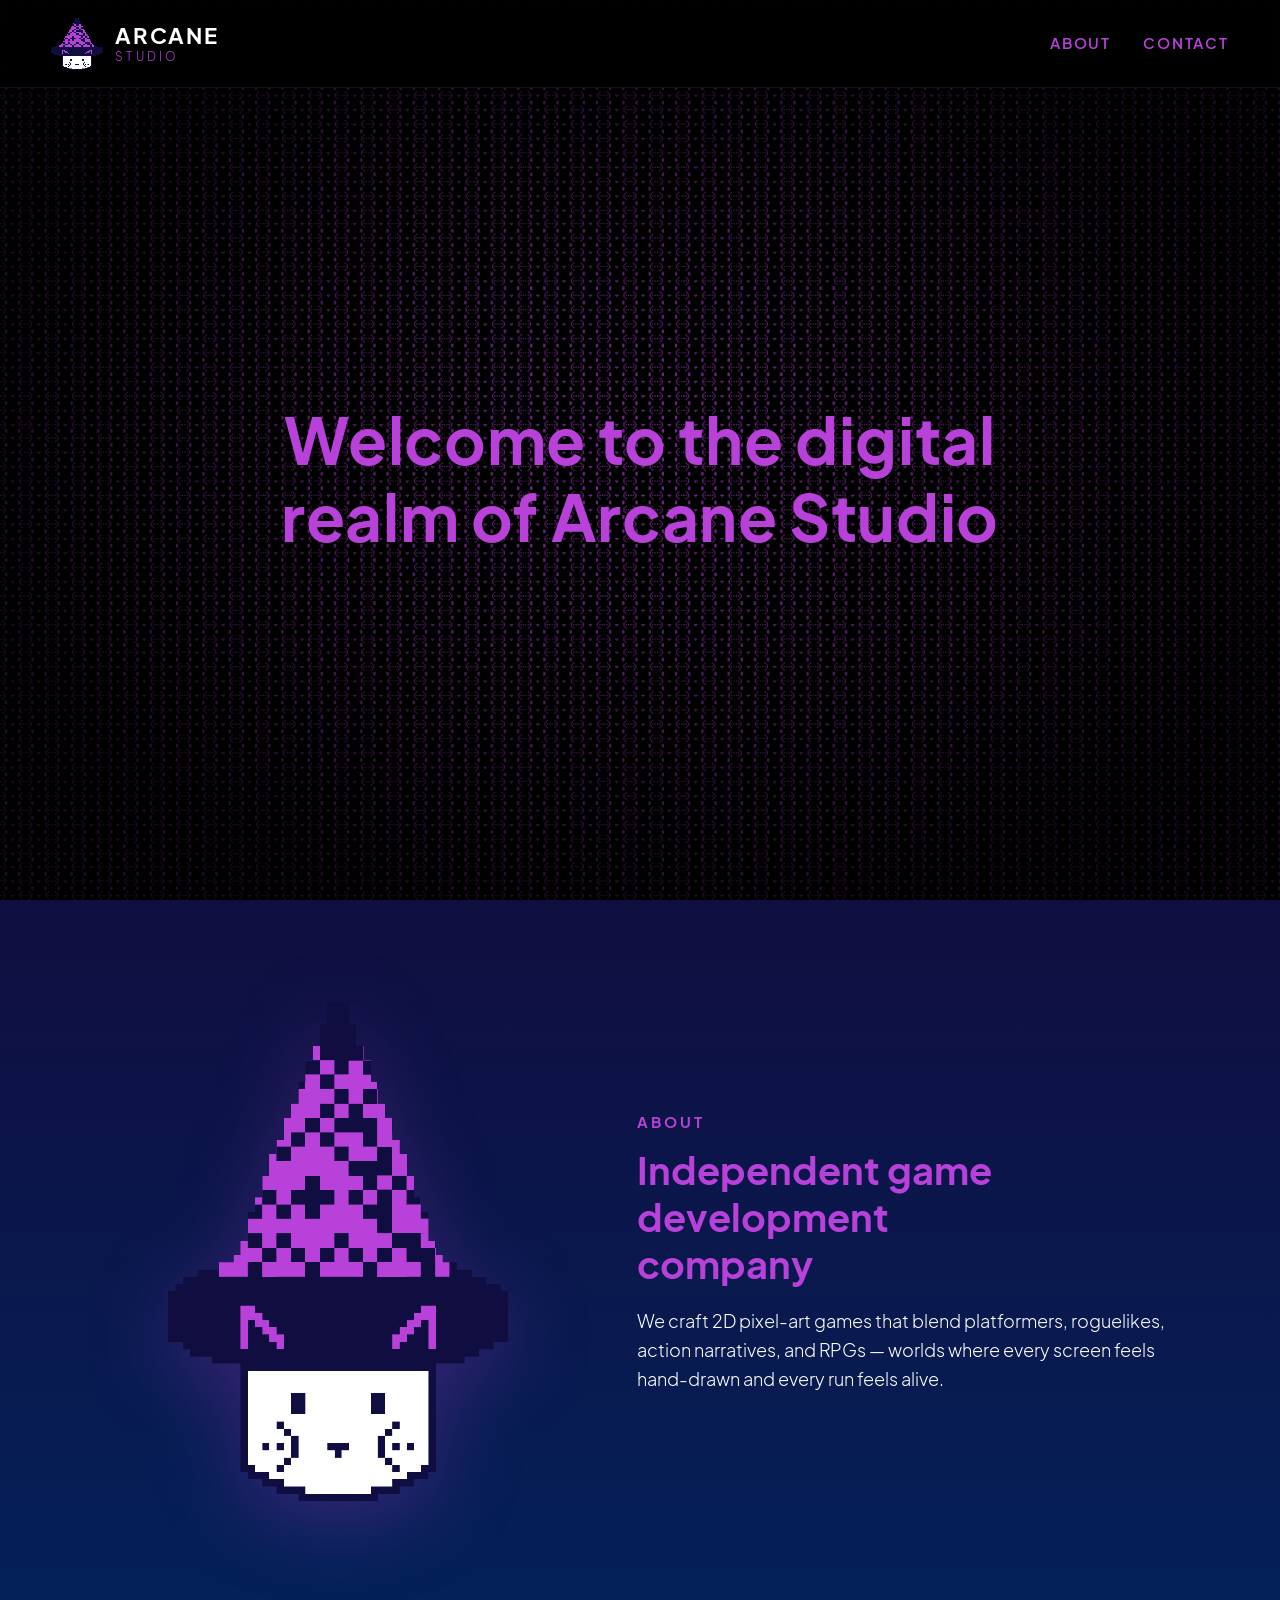
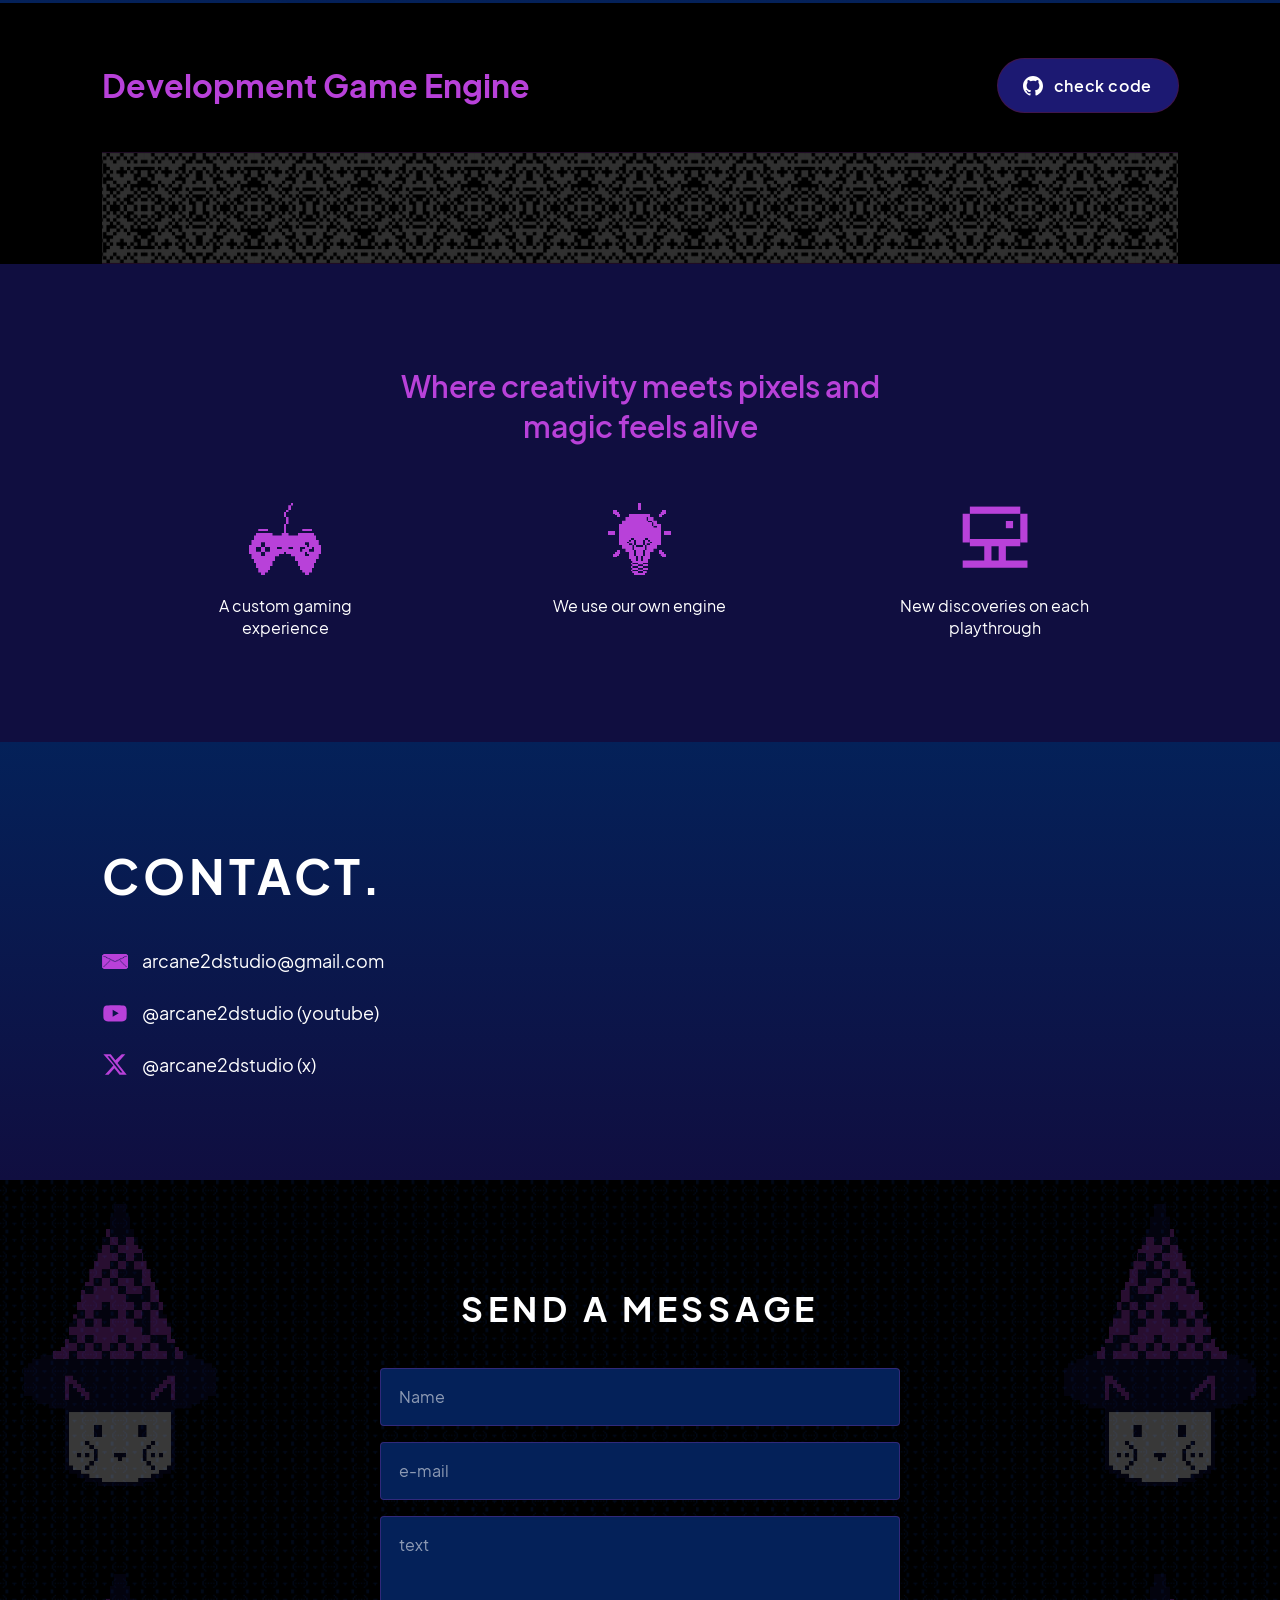
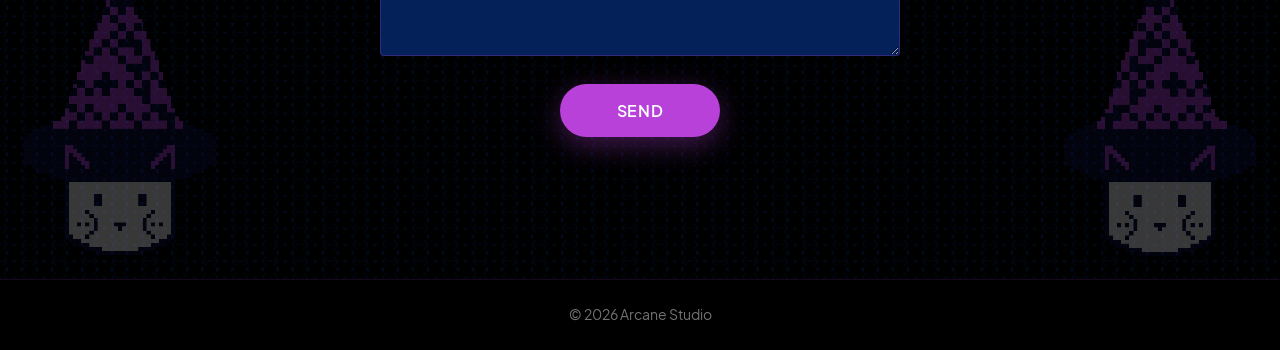
==== index.html @ db1aeb35 "initial commit" ====
<!DOCTYPE html>
<html lang="en">
  <head>
    <meta charset="UTF-8" />
    <meta name="viewport" content="width=device-width, initial-scale=1.0" />
    <meta
      name="description"
      content="Arcane Studio — independent game development studio crafting 2D pixel-art worlds."
    />
    <title>Arcane Studio</title>
    <link rel="icon" type="image/png" href="assets/logos/symbol-official.png" />
    <link rel="stylesheet" href="css/styles.css" />
  </head>
  <body>
    <header class="site-header">
      <a class="logo" href="#top" aria-label="Arcane Studio home">
        <img src="assets/logos/symbol-official.png" alt="" width="52" height="52" />
        <span class="logo-text">
          <span class="brand">ARCANE</span>
          <span class="studio">STUDIO</span>
        </span>
      </a>
      <nav class="nav" aria-label="Primary">
        <a href="#about">ABOUT</a>
        <a href="#contact">CONTACT</a>
      </nav>
    </header>

    <main id="top">
      <section class="hero" aria-label="Welcome">
        <div class="hero-content">
          <h1 class="hero-title">Welcome to the digital realm of Arcane Studio</h1>
        </div>
      </section>

      <section class="about" id="about">
        <div class="about-visual reveal">
          <img
            src="assets/logos/symbol-official.png"
            alt="Arcane Studio mascot — a pixel cat in a wizard hat"
            width="340"
            height="340"
          />
        </div>
        <div class="about-copy reveal">
          <p class="about-label">ABOUT</p>
          <h2 class="about-title">Independent game development company</h2>
          <p class="about-body">
            We craft 2D pixel-art games that blend platformers, roguelikes, action
            narratives, and RPGs — worlds where every screen feels hand-drawn and
            every run feels alive.
          </p>
        </div>
      </section>

      <section class="engine" aria-label="Game engine">
        <div class="engine-row reveal">
          <h2 class="engine-title">Development Game Engine</h2>
          <a
            class="btn btn-engine"
            href="https://github.com/arcane2dstudio"
            target="_blank"
            rel="noopener noreferrer"
          >
            <img src="assets/icons/github.svg" alt="" width="20" height="20" />
            check code
          </a>
        </div>
        <div class="engine-band" role="presentation" aria-hidden="true"></div>
      </section>

      <section class="features" aria-label="Studio pillars">
        <p class="features-intro reveal">
          Where creativity meets pixels and magic feels alive
        </p>
        <div class="features-grid">
          <article class="feature reveal">
            <img src="assets/icons/controller.png" alt="" width="72" height="72" />
            <p>A custom gaming experience</p>
          </article>
          <article class="feature reveal">
            <img src="assets/icons/idea.png" alt="" width="72" height="72" />
            <p>We use our own engine</p>
          </article>
          <article class="feature reveal">
            <img src="assets/icons/computer.svg" alt="" width="72" height="72" />
            <p>New discoveries on each playthrough</p>
          </article>
        </div>
      </section>

      <section class="contact" id="contact">
        <h2 class="contact-heading reveal">CONTACT.</h2>
        <ul class="contact-list reveal">
          <li>
            <a href="mailto:arcane2dstudio@gmail.com">
              <img src="assets/icons/email.png" alt="" width="26" height="26" />
              arcane2dstudio@gmail.com
            </a>
          </li>
          <li>
            <a
              href="https://www.youtube.com/@arcane2dstudio"
              target="_blank"
              rel="noopener noreferrer"
            >
              <img src="assets/icons/youtube.svg" alt="" width="26" height="26" />
              @arcane2dstudio (youtube)
            </a>
          </li>
          <li>
            <a
              href="https://x.com/arcane2dstudio"
              target="_blank"
              rel="noopener noreferrer"
            >
              <img src="assets/icons/x.svg" alt="" width="26" height="26" />
              @arcane2dstudio (x)
            </a>
          </li>
        </ul>
      </section>

      <section class="message" aria-label="Send a message">
        <img
          class="message-mascot tl"
          src="assets/logos/symbol-official.png"
          alt=""
          aria-hidden="true"
        />
        <img
          class="message-mascot tr"
          src="assets/logos/symbol-official.png"
          alt=""
          aria-hidden="true"
        />
        <img
          class="message-mascot bl"
          src="assets/logos/symbol-official.png"
          alt=""
          aria-hidden="true"
        />
        <img
          class="message-mascot br"
          src="assets/logos/symbol-official.png"
          alt=""
          aria-hidden="true"
        />
        <div class="message-inner reveal">
          <h2 class="message-title">SEND A MESSAGE</h2>
          <form class="form" id="contact-form" novalidate>
            <label class="visually-hidden" for="name">Name</label>
            <input id="name" name="name" type="text" placeholder="Name" required autocomplete="name" />
            <label class="visually-hidden" for="email">e-mail</label>
            <input
              id="email"
              name="email"
              type="email"
              placeholder="e-mail"
              required
              autocomplete="email"
            />
            <label class="visually-hidden" for="text">text</label>
            <textarea id="text" name="text" placeholder="text" required></textarea>
            <button class="btn btn-send" type="submit">SEND</button>
            <p class="form-status" id="form-status" role="status" aria-live="polite"></p>
          </form>
        </div>
      </section>
    </main>

    <footer class="site-footer">
      <p>&copy; <span id="year"></span> Arcane Studio</p>
    </footer>

    <style>
      .visually-hidden {
        position: absolute;
        width: 1px;
        height: 1px;
        padding: 0;
        margin: -1px;
        overflow: hidden;
        clip: rect(0, 0, 0, 0);
        white-space: nowrap;
        border: 0;
      }
    </style>
    <script src="js/main.js"></script>
  </body>
</html>
---- css/styles.css ----
@font-face {
  font-family: "Pitagon Sans";
  src: url("../assets/fonts/PitagonSansText-Light.ttf") format("truetype");
  font-weight: 300;
  font-style: normal;
  font-display: swap;
}

@font-face {
  font-family: "Pitagon Sans";
  src: url("../assets/fonts/PitagonSansText-Regular.ttf") format("truetype");
  font-weight: 400;
  font-style: normal;
  font-display: swap;
}

@font-face {
  font-family: "Pitagon Sans";
  src: url("../assets/fonts/PitagonSansText-Medium.ttf") format("truetype");
  font-weight: 500;
  font-style: normal;
  font-display: swap;
}

@font-face {
  font-family: "Pitagon Sans";
  src: url("../assets/fonts/PitagonSansText-SemiBold.ttf") format("truetype");
  font-weight: 600;
  font-style: normal;
  font-display: swap;
}

@font-face {
  font-family: "Pitagon Sans";
  src: url("../assets/fonts/PitagonSansText-Bold.ttf") format("truetype");
  font-weight: 700;
  font-style: normal;
  font-display: swap;
}

:root {
  --steel-pink: #b841d9;
  --penn-blue: #042159;
  --midnight-blue: #1c1972;
  --russian-violet: #100e40;
  --jet: #393939;
  --white: #ffffff;
  --black: #000000;
  --header-h: 5.5rem;
}

*,
*::before,
*::after {
  box-sizing: border-box;
  margin: 0;
  padding: 0;
}

html {
  scroll-behavior: smooth;
}

#about,
#contact {
  scroll-margin-top: calc(var(--header-h) + 1rem);
}

body {
  font-family: "Pitagon Sans", "Segoe UI", sans-serif;
  background: var(--black);
  color: var(--white);
  line-height: 1.6;
  overflow-x: hidden;
}

img {
  display: block;
  max-width: 100%;
  height: auto;
}

a {
  color: inherit;
  text-decoration: none;
}

button,
input,
textarea {
  font: inherit;
  color: inherit;
  border: none;
  outline: none;
  background: none;
}

.site-header {
  position: fixed;
  inset: 0 0 auto;
  z-index: 100;
  display: flex;
  align-items: center;
  justify-content: space-between;
  padding: 1rem 4vw;
  height: var(--header-h);
  background: rgba(0, 0, 0, 0.88);
  backdrop-filter: blur(8px);
  border-bottom: 1px solid rgba(184, 65, 217, 0.15);
}

.logo {
  display: inline-flex;
  align-items: center;
  gap: 0.75rem;
}

.logo img {
  width: 3.25rem;
  height: 3.25rem;
  image-rendering: pixelated;
}

.logo-text {
  display: flex;
  flex-direction: column;
  line-height: 1;
}

.logo-text .brand {
  font-family: "Pitagon Sans", sans-serif;
  font-size: 1.35rem;
  font-weight: 700;
  letter-spacing: 0.08em;
  color: var(--white);
}

.logo-text .studio {
  font-size: 0.72rem;
  font-weight: 300;
  letter-spacing: 0.28em;
  color: var(--steel-pink);
  margin-top: 0.25rem;
}

.nav {
  display: flex;
  gap: 2rem;
}

.nav a {
  color: var(--steel-pink);
  font-weight: 600;
  font-size: 0.95rem;
  letter-spacing: 0.12em;
  transition: color 0.25s ease, text-shadow 0.25s ease;
}

.nav a:hover {
  color: var(--white);
  text-shadow: 0 0 18px rgba(184, 65, 217, 0.55);
}

.hero {
  min-height: 100vh;
  display: grid;
  place-items: center;
  padding: calc(var(--header-h) + 2rem) 1.5rem 4rem;
  background-color: var(--black);
  background-image: url("../assets/patterns/pattern-cat-purple.png");
  background-size: 420px auto;
  background-repeat: repeat;
  position: relative;
}

.hero::before {
  content: "";
  position: absolute;
  inset: 0;
  background: radial-gradient(ellipse at center, rgba(0, 0, 0, 0.35) 0%, rgba(0, 0, 0, 0.82) 75%);
  pointer-events: none;
}

.hero-content {
  position: relative;
  z-index: 1;
  text-align: center;
  max-width: min(900px, 92vw);
}

.hero-title {
  font-family: "Pitagon Sans", sans-serif;
  font-size: clamp(2.2rem, 5.2vw, 4rem);
  font-weight: 700;
  line-height: 1.2;
  color: var(--steel-pink);
  letter-spacing: 0.01em;
  animation: heroIn 1.1s ease both;
}

@keyframes heroIn {
  from {
    opacity: 0;
    transform: translateY(28px) scale(0.98);
  }
  to {
    opacity: 1;
    transform: translateY(0) scale(1);
  }
}

.about {
  display: grid;
  grid-template-columns: minmax(0, 1fr) minmax(0, 1.15fr);
  gap: clamp(2rem, 5vw, 5rem);
  align-items: center;
  padding: clamp(4rem, 8vw, 7rem) 8vw;
  background: linear-gradient(180deg, var(--russian-violet) 0%, var(--penn-blue) 100%);
}

.about-visual {
  display: flex;
  justify-content: center;
}

.about-visual img {
  width: min(100%, 340px);
  image-rendering: pixelated;
  filter: drop-shadow(0 20px 40px rgba(184, 65, 217, 0.25));
  animation: floaty 5s ease-in-out infinite;
}

@keyframes floaty {
  0%,
  100% {
    transform: translateY(0);
  }
  50% {
    transform: translateY(-12px);
  }
}

.about-label {
  color: var(--steel-pink);
  font-weight: 700;
  letter-spacing: 0.2em;
  font-size: 0.95rem;
  margin-bottom: 0.75rem;
}

.about-title {
  color: var(--steel-pink);
  font-size: clamp(1.6rem, 3vw, 2.35rem);
  font-weight: 700;
  line-height: 1.25;
  margin-bottom: 1.25rem;
  max-width: 16ch;
}

.about-body {
  color: var(--white);
  font-size: clamp(1rem, 1.4vw, 1.15rem);
  font-weight: 300;
  max-width: 42ch;
}

.engine {
  padding: 3.5rem 8vw 0;
  background: var(--black);
}

.engine-row {
  display: flex;
  align-items: center;
  justify-content: space-between;
  gap: 1.5rem;
  flex-wrap: wrap;
  margin-bottom: 2.5rem;
}

.engine-title {
  color: var(--steel-pink);
  font-size: clamp(1.4rem, 2.5vw, 2rem);
  font-weight: 700;
}

.btn {
  display: inline-flex;
  align-items: center;
  justify-content: center;
  gap: 0.65rem;
  border-radius: 999px;
  padding: 0.85rem 1.6rem;
  font-weight: 600;
  letter-spacing: 0.04em;
  transition: transform 0.2s ease, box-shadow 0.2s ease, background 0.2s ease;
  cursor: pointer;
}

.btn:hover {
  transform: translateY(-2px);
}

.btn-engine {
  background: var(--midnight-blue);
  color: var(--white);
  box-shadow: 0 0 0 1px rgba(184, 65, 217, 0.35);
}

.btn-engine:hover {
  background: var(--steel-pink);
  box-shadow: 0 10px 30px rgba(184, 65, 217, 0.35);
}

.btn-engine img {
  width: 1.25rem;
  height: 1.25rem;
}

.engine-band {
  height: clamp(4.5rem, 10vw, 7rem);
  background-image: url("../assets/patterns/mesh-pixel.png");
  background-size: auto 100%;
  background-repeat: repeat-x;
  background-position: center;
  opacity: 0.85;
  border-top: 1px solid rgba(184, 65, 217, 0.2);
  border-bottom: 1px solid rgba(184, 65, 217, 0.2);
}

.features {
  padding: clamp(4rem, 8vw, 6.5rem) 8vw;
  background: var(--russian-violet);
  text-align: center;
}

.features-intro {
  color: var(--steel-pink);
  font-size: clamp(1.25rem, 2.4vw, 1.85rem);
  font-weight: 600;
  max-width: 24ch;
  margin: 0 auto 3.5rem;
  line-height: 1.35;
}

.features-grid {
  display: grid;
  grid-template-columns: repeat(3, minmax(0, 1fr));
  gap: clamp(2rem, 5vw, 4rem);
  max-width: 1000px;
  margin: 0 auto;
}

.feature {
  display: flex;
  flex-direction: column;
  align-items: center;
  gap: 1.25rem;
}

.feature img {
  width: 4.5rem;
  height: 4.5rem;
  object-fit: contain;
  image-rendering: pixelated;
  transition: transform 0.35s ease;
}

.feature:hover img {
  transform: scale(1.08) rotate(-3deg);
}

.feature p {
  color: var(--white);
  font-size: 1rem;
  font-weight: 400;
  max-width: 16ch;
  line-height: 1.4;
}

.contact {
  padding: clamp(4rem, 8vw, 6rem) 8vw;
  background: linear-gradient(180deg, var(--penn-blue) 0%, var(--russian-violet) 100%);
}

.contact-heading {
  font-size: clamp(2rem, 4vw, 3rem);
  font-weight: 700;
  letter-spacing: 0.08em;
  margin-bottom: 2rem;
  color: var(--white);
}

.contact-list {
  list-style: none;
  display: flex;
  flex-direction: column;
  gap: 1.1rem;
}

.contact-list a {
  display: inline-flex;
  align-items: center;
  gap: 0.9rem;
  color: var(--white);
  font-size: clamp(1rem, 1.5vw, 1.15rem);
  transition: color 0.2s ease;
}

.contact-list a:hover {
  color: var(--steel-pink);
}

.contact-list img {
  width: 1.6rem;
  height: 1.6rem;
  object-fit: contain;
  flex-shrink: 0;
}

.message {
  position: relative;
  padding: clamp(4rem, 8vw, 6.5rem) 8vw;
  background-color: var(--black);
  background-image: url("../assets/patterns/pattern-cat-blue.png");
  background-size: 480px auto;
  background-repeat: repeat;
  overflow: hidden;
}

.message::before {
  content: "";
  position: absolute;
  inset: 0;
  background: rgba(0, 0, 0, 0.72);
}

.message-mascot {
  position: absolute;
  width: clamp(7rem, 16vw, 12rem);
  opacity: 0.22;
  image-rendering: pixelated;
  pointer-events: none;
  z-index: 0;
}

.message-mascot.tl {
  top: 1.5rem;
  left: 1.5rem;
}

.message-mascot.tr {
  top: 1.5rem;
  right: 1.5rem;
  transform: scaleX(-1);
}

.message-mascot.bl {
  bottom: 1.5rem;
  left: 1.5rem;
}

.message-mascot.br {
  bottom: 1.5rem;
  right: 1.5rem;
  transform: scaleX(-1);
}

.message-inner {
  position: relative;
  z-index: 1;
  max-width: 520px;
  margin: 0 auto;
}

.message-title {
  text-align: center;
  font-size: clamp(1.5rem, 3vw, 2.1rem);
  font-weight: 700;
  letter-spacing: 0.14em;
  margin-bottom: 2rem;
}

.form {
  display: flex;
  flex-direction: column;
  gap: 1rem;
}

.form input,
.form textarea {
  width: 100%;
  background: var(--penn-blue);
  border: 1px solid rgba(184, 65, 217, 0.25);
  border-radius: 4px;
  padding: 0.95rem 1.1rem;
  color: var(--white);
  transition: border-color 0.2s ease, box-shadow 0.2s ease;
}

.form input::placeholder,
.form textarea::placeholder {
  color: rgba(255, 255, 255, 0.55);
}

.form input:focus,
.form textarea:focus {
  border-color: var(--steel-pink);
  box-shadow: 0 0 0 3px rgba(184, 65, 217, 0.2);
}

.form textarea {
  min-height: 140px;
  resize: vertical;
}

.btn-send {
  align-self: center;
  margin-top: 0.75rem;
  min-width: 10rem;
  background: var(--steel-pink);
  color: var(--white);
  box-shadow: 0 8px 28px rgba(184, 65, 217, 0.35);
}

.btn-send:hover {
  background: #c85ee6;
  box-shadow: 0 12px 36px rgba(184, 65, 217, 0.5);
}

.form-status {
  text-align: center;
  min-height: 1.5rem;
  font-size: 0.95rem;
  color: var(--steel-pink);
  opacity: 0;
  transition: opacity 0.3s ease;
}

.form-status.is-visible {
  opacity: 1;
}

.site-footer {
  padding: 1.5rem 8vw;
  text-align: center;
  background: var(--black);
  color: rgba(255, 255, 255, 0.45);
  font-size: 0.85rem;
  border-top: 1px solid rgba(184, 65, 217, 0.12);
}

.reveal {
  opacity: 0;
  transform: translateY(24px);
  transition: opacity 0.7s ease, transform 0.7s ease;
}

.reveal.is-visible {
  opacity: 1;
  transform: translateY(0);
}

@media (max-width: 860px) {
  .about {
    grid-template-columns: 1fr;
    text-align: center;
  }

  .about-title,
  .about-body {
    margin-left: auto;
    margin-right: auto;
  }

  .about-visual img {
    width: min(100%, 260px);
  }

  .features-grid {
    grid-template-columns: 1fr;
    gap: 2.5rem;
  }

  .engine-row {
    flex-direction: column;
    align-items: flex-start;
  }

  .message-mascot {
    opacity: 0.12;
  }
}

@media (max-width: 560px) {
  .site-header {
    padding: 0.85rem 5vw;
  }

  .logo img {
    width: 2.6rem;
    height: 2.6rem;
  }

  .logo-text .brand {
    font-size: 1.1rem;
  }

  .nav {
    gap: 1.1rem;
  }

  .nav a {
    font-size: 0.8rem;
  }

  .hero-content {
    max-width: min(900px, 92vw);
  }

  .message-mascot.tl,
  .message-mascot.tr {
    display: none;
  }
}
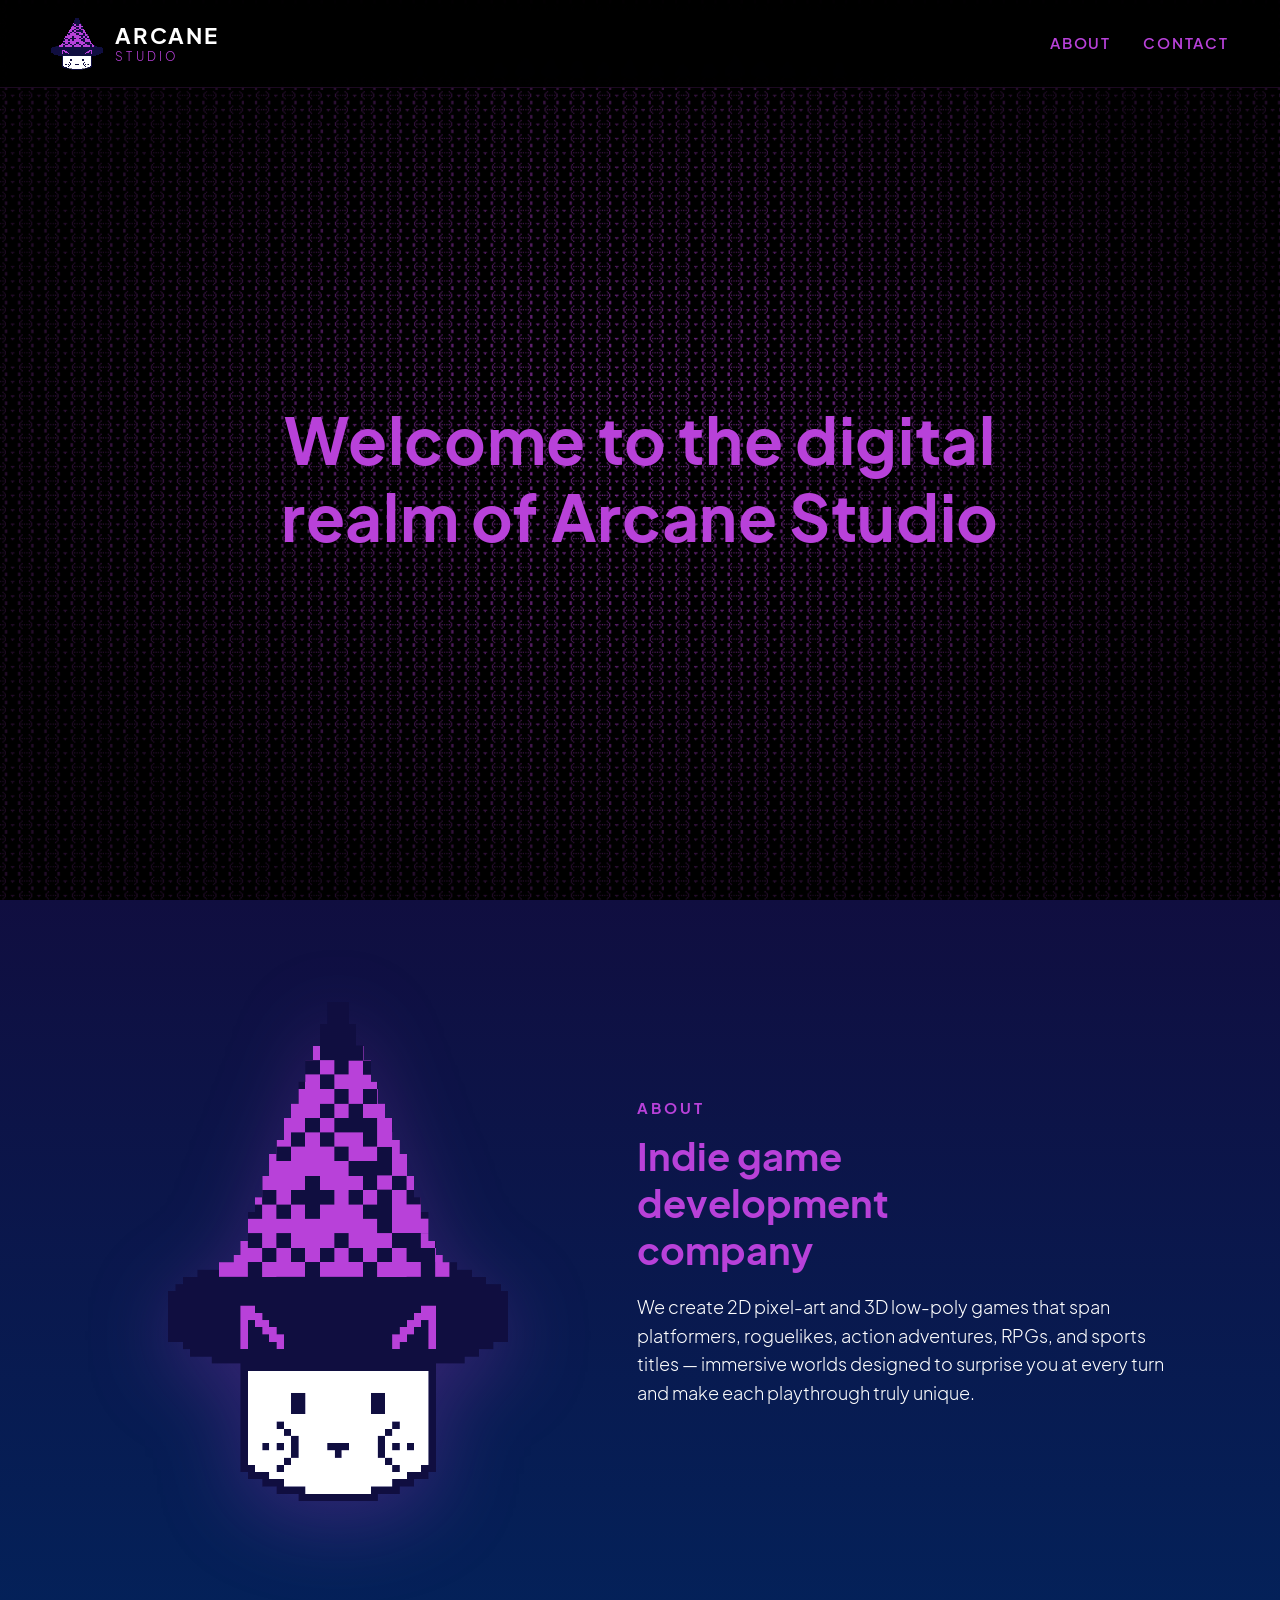
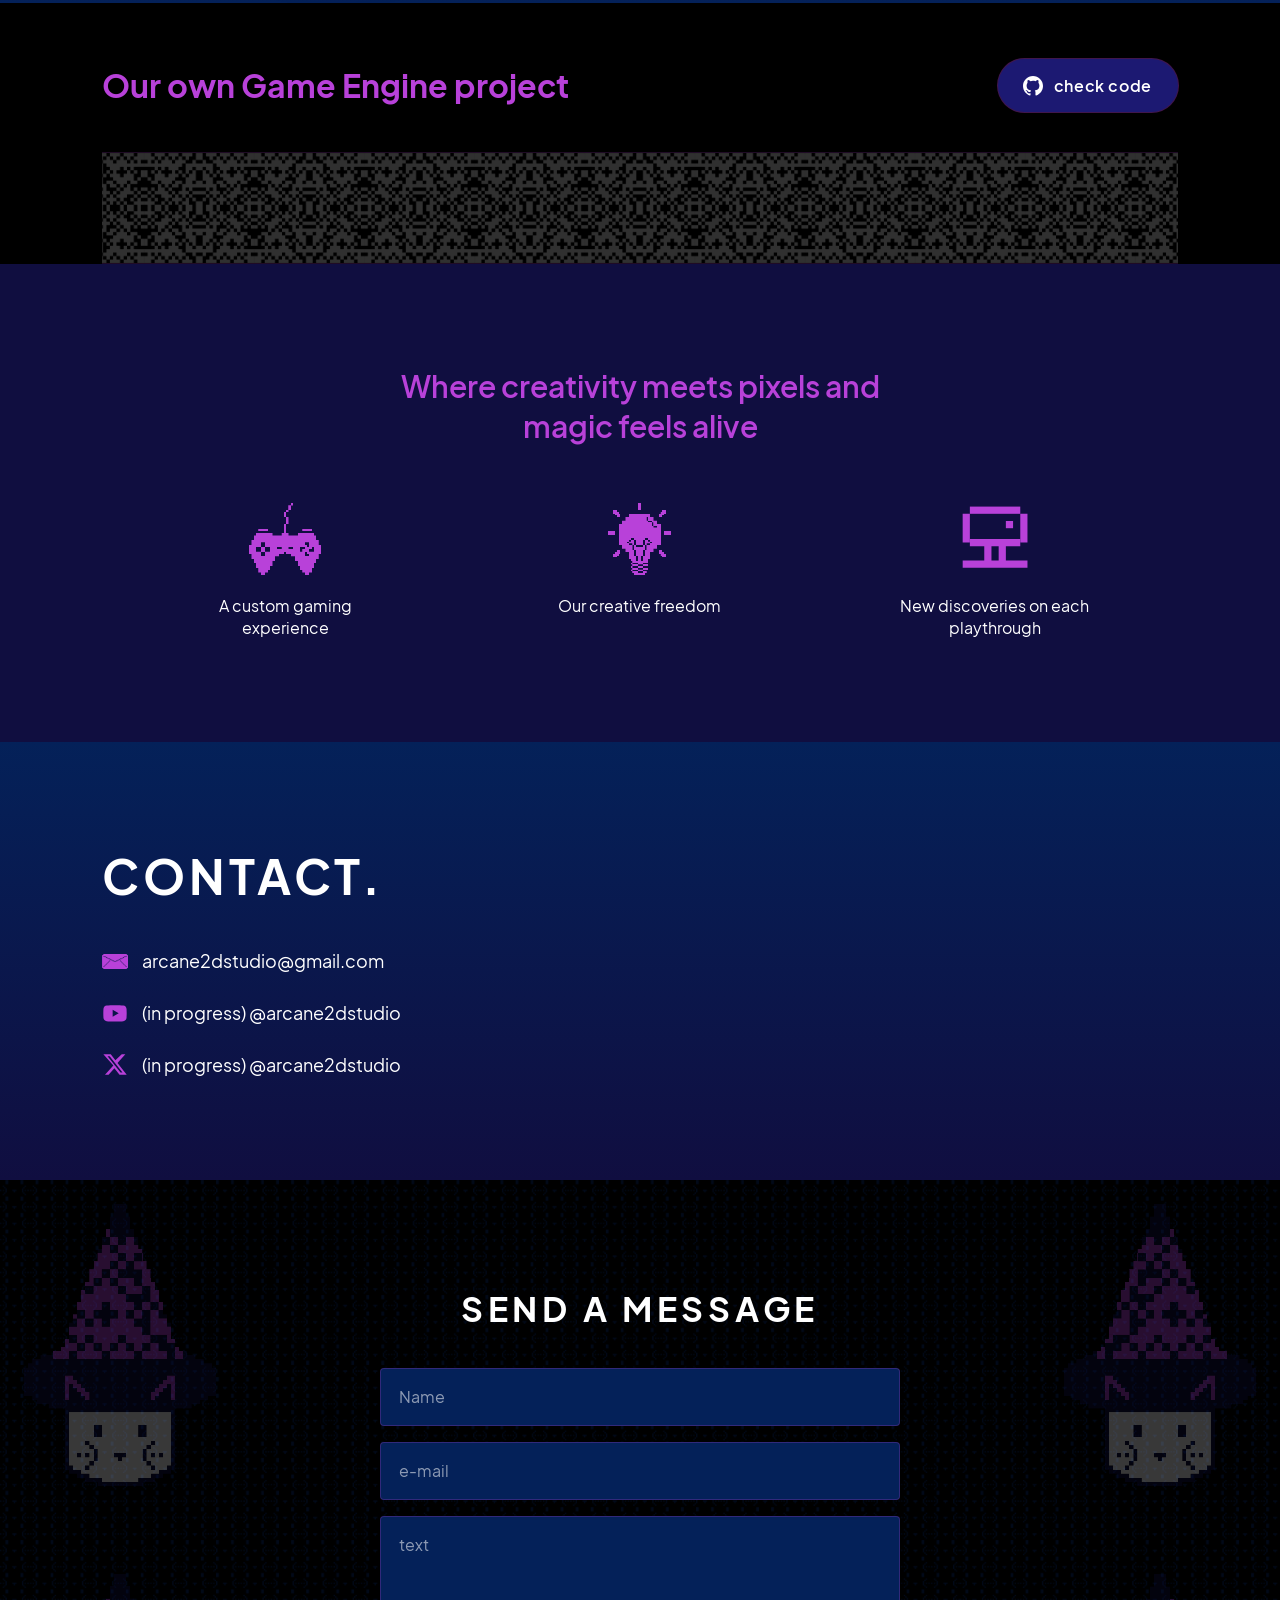
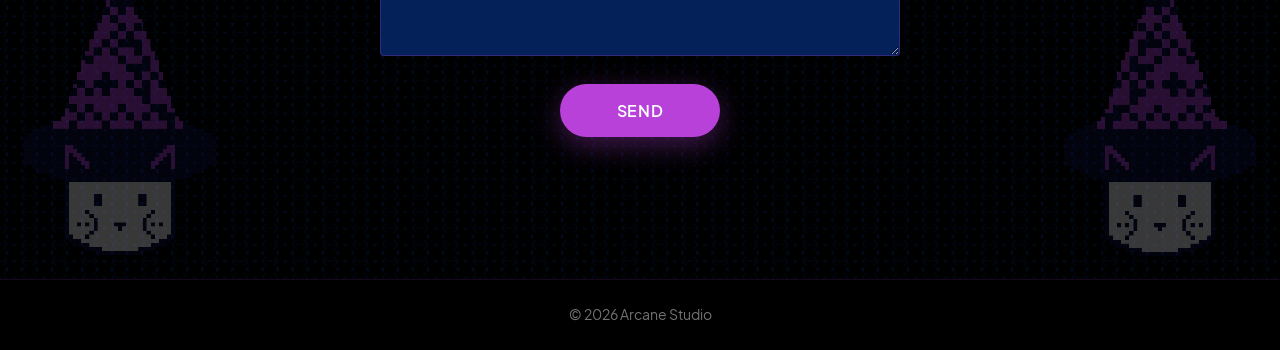
==== commit 5addd50d: "text changes" ====
--- a/index.html
+++ b/index.html
@@ -5,7 +5,7 @@
     <meta name="viewport" content="width=device-width, initial-scale=1.0" />
     <meta
       name="description"
-      content="Arcane Studio — independent game development studio crafting 2D pixel-art worlds."
+      content="Arcane Studio — indie game development studio crafting 2D pixel-art worlds."
     />
     <title>Arcane Studio</title>
     <link rel="icon" type="image/png" href="assets/logos/symbol-official.png" />
@@ -44,18 +44,16 @@
         </div>
         <div class="about-copy reveal">
           <p class="about-label">ABOUT</p>
-          <h2 class="about-title">Independent game development company</h2>
+          <h2 class="about-title">Indie game development company</h2>
           <p class="about-body">
-            We craft 2D pixel-art games that blend platformers, roguelikes, action
-            narratives, and RPGs — worlds where every screen feels hand-drawn and
-            every run feels alive.
+            We create 2D pixel-art and 3D low-poly games that span platformers, roguelikes, action adventures, RPGs, and sports titles — immersive worlds designed to surprise you at every turn and make each playthrough truly unique.
           </p>
         </div>
       </section>
 
       <section class="engine" aria-label="Game engine">
         <div class="engine-row reveal">
-          <h2 class="engine-title">Development Game Engine</h2>
+          <h2 class="engine-title">Our own Game Engine project</h2>
           <a
             class="btn btn-engine"
             href="https://github.com/arcane2dstudio"
@@ -80,7 +78,7 @@
           </article>
           <article class="feature reveal">
             <img src="assets/icons/idea.png" alt="" width="72" height="72" />
-            <p>We use our own engine</p>
+            <p>Our creative freedom</p>
           </article>
           <article class="feature reveal">
             <img src="assets/icons/computer.svg" alt="" width="72" height="72" />
@@ -105,7 +103,7 @@
               rel="noopener noreferrer"
             >
               <img src="assets/icons/youtube.svg" alt="" width="26" height="26" />
-              @arcane2dstudio (youtube)
+              (in progress) @arcane2dstudio
             </a>
           </li>
           <li>
@@ -115,7 +113,7 @@
               rel="noopener noreferrer"
             >
               <img src="assets/icons/x.svg" alt="" width="26" height="26" />
-              @arcane2dstudio (x)
+              (in progress) @arcane2dstudio
             </a>
           </li>
         </ul>
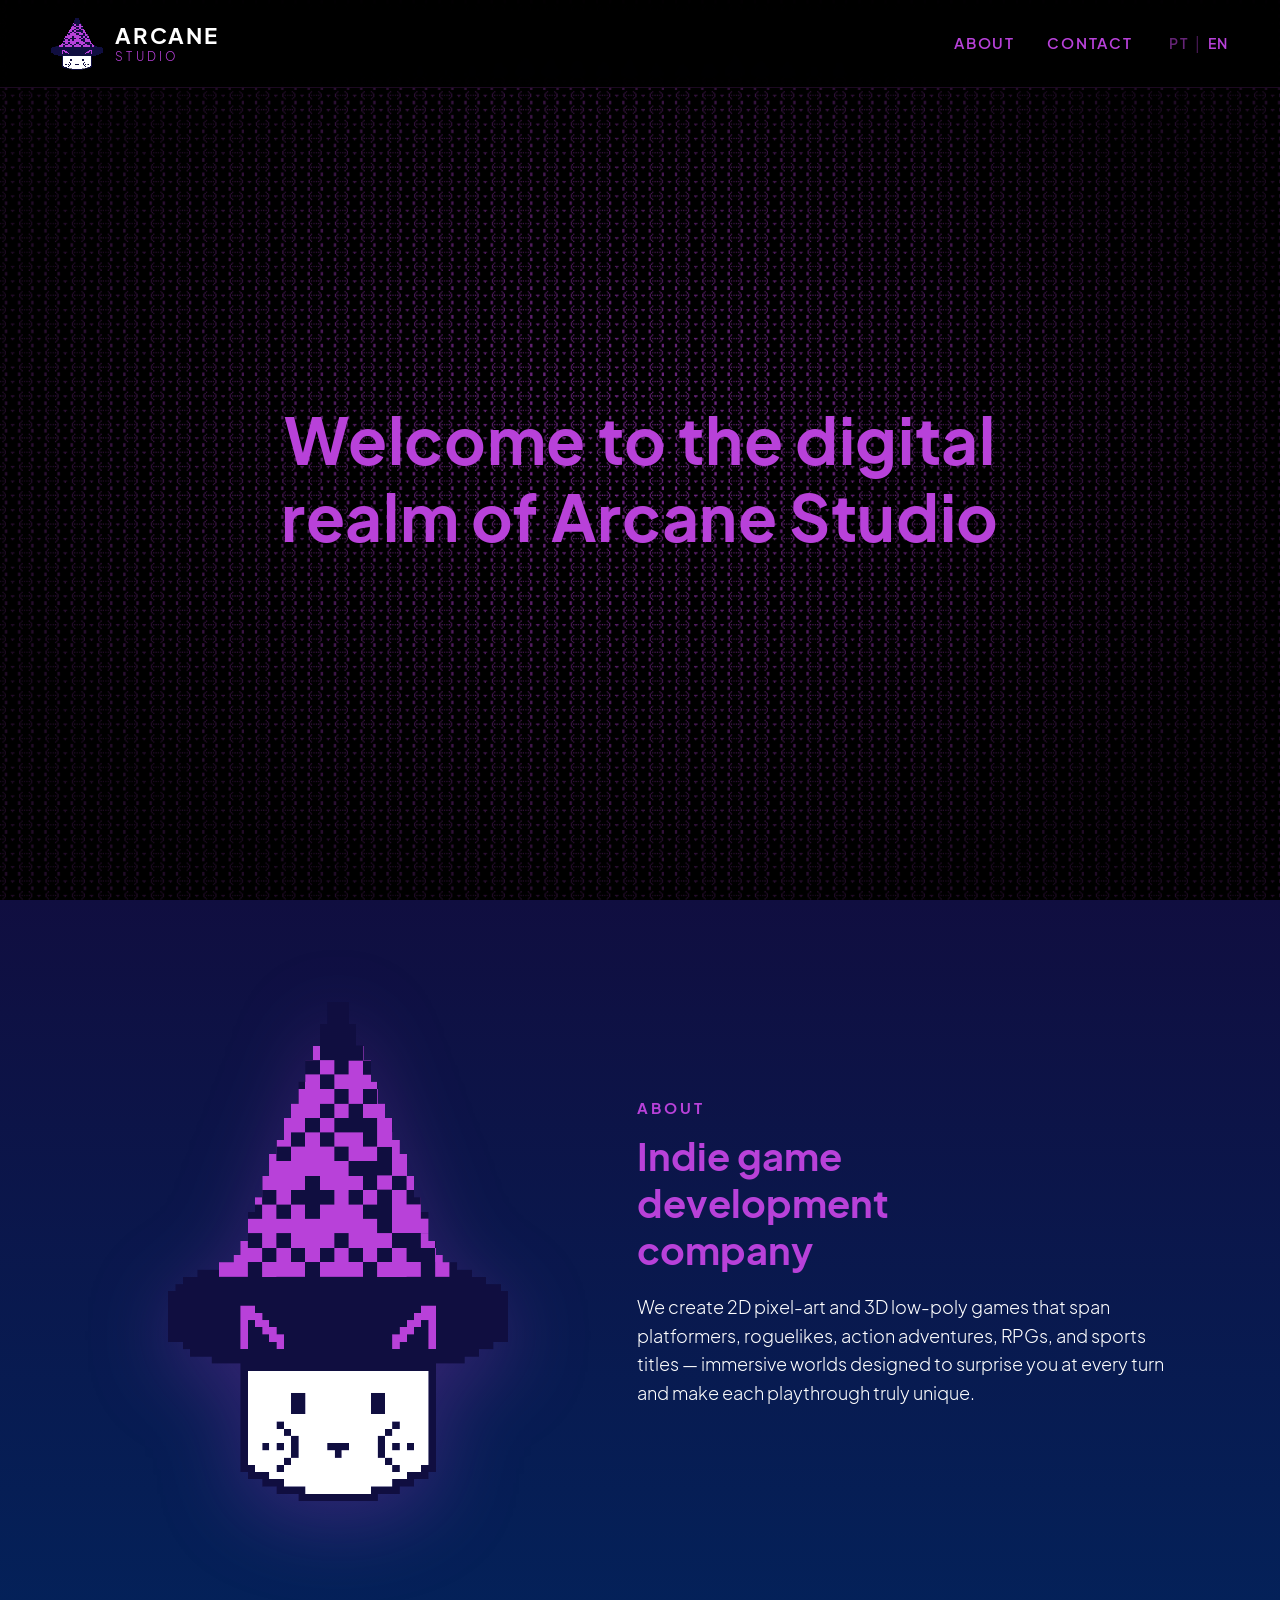
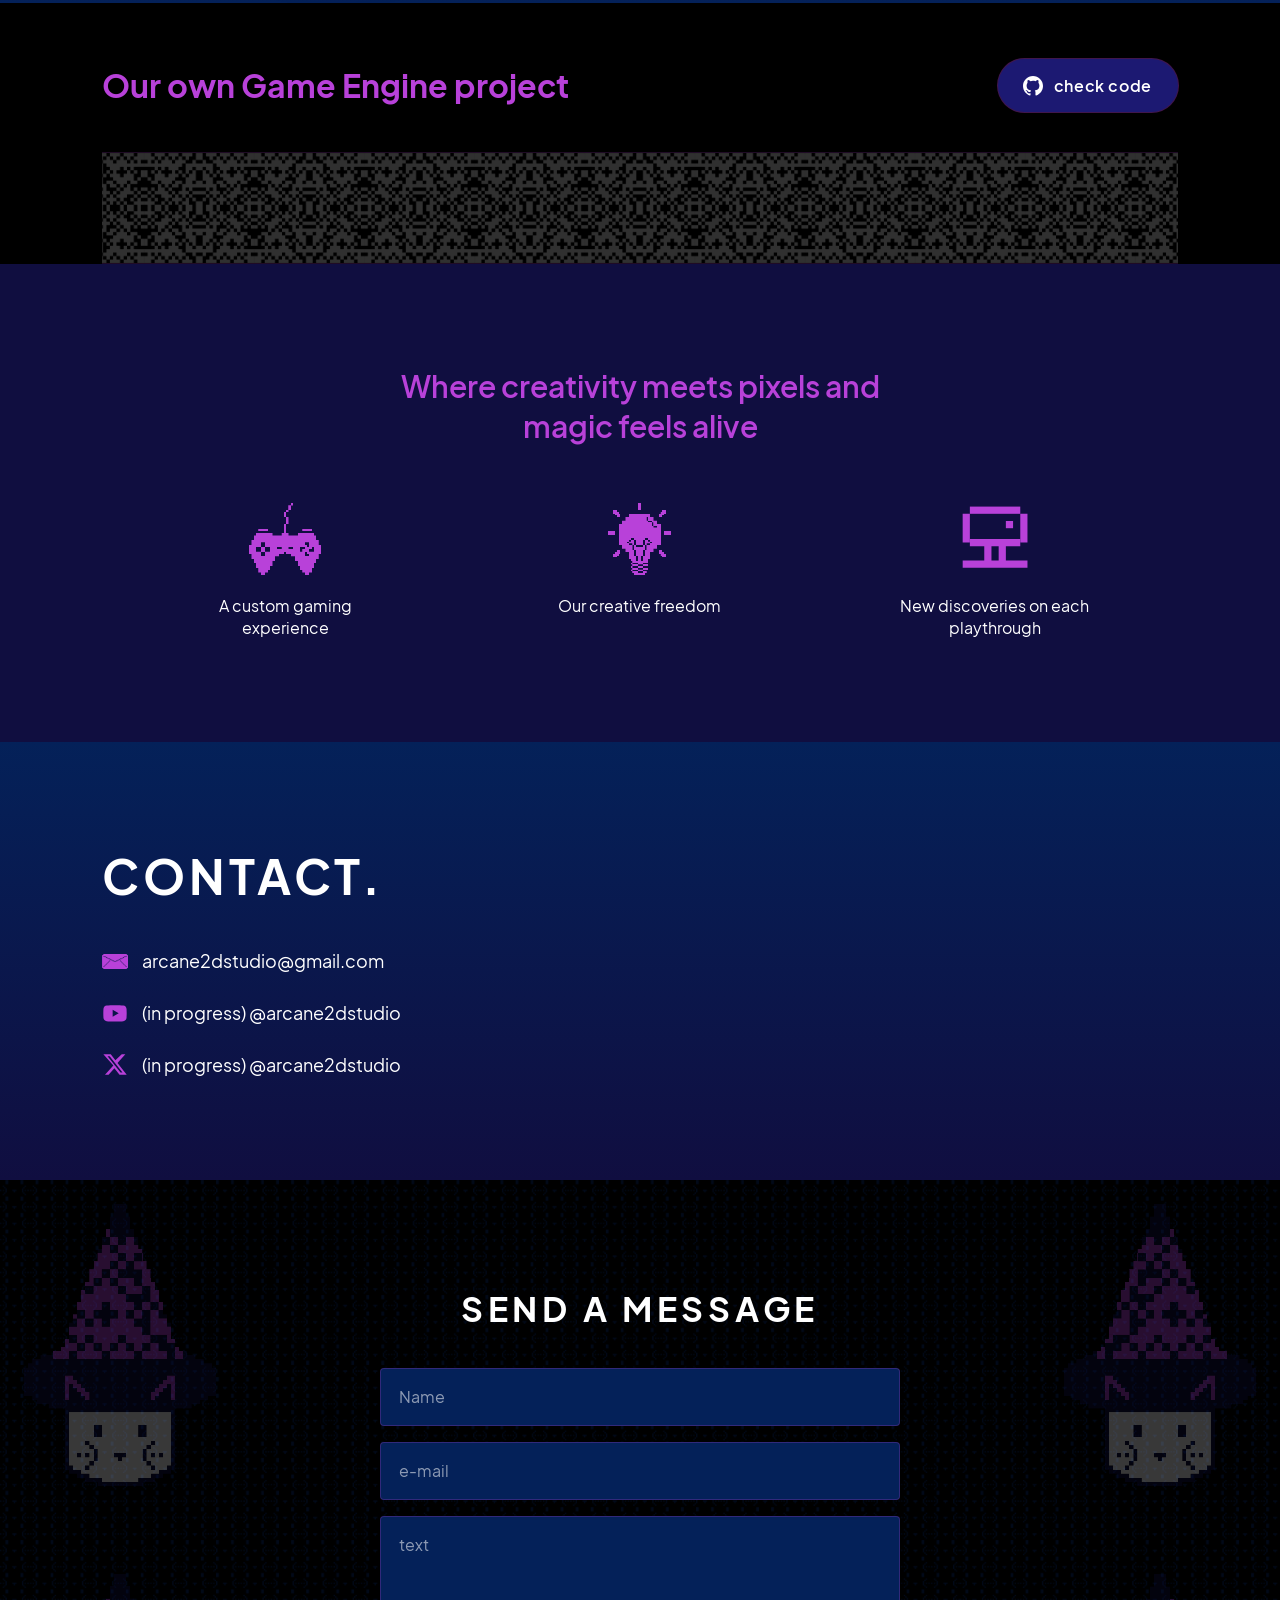
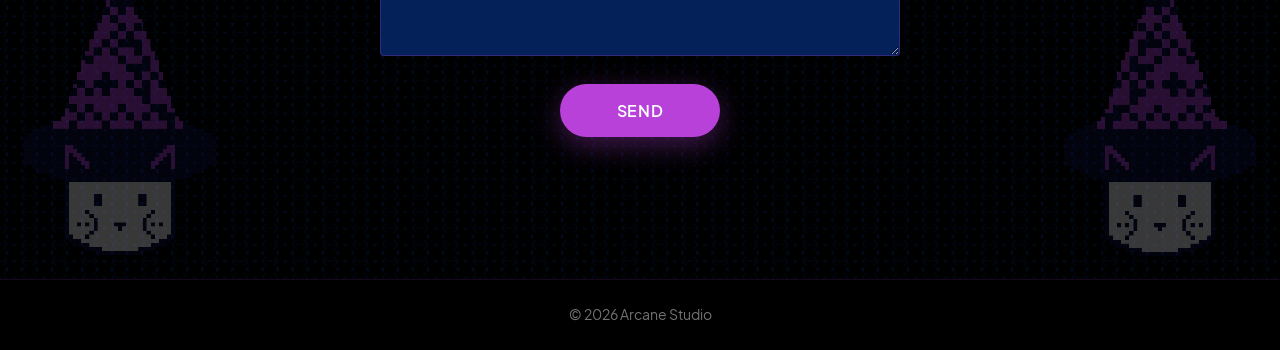
==== commit df9880de: "add translated versions" ====
--- a/index.html
+++ b/index.html
@@ -1,11 +1,12 @@
 <!DOCTYPE html>
-<html lang="en">
+<html lang="pt-BR">
   <head>
     <meta charset="UTF-8" />
     <meta name="viewport" content="width=device-width, initial-scale=1.0" />
     <meta
       name="description"
-      content="Arcane Studio — indie game development studio crafting 2D pixel-art worlds."
+      data-i18n-content="meta_description"
+      content="Arcane Studio — estúdio indie de desenvolvimento de jogos criando mundos em pixel art 2D."
     />
     <title>Arcane Studio</title>
     <link rel="icon" type="image/png" href="assets/logos/symbol-official.png" />
@@ -13,23 +14,28 @@
   </head>
   <body>
     <header class="site-header">
-      <a class="logo" href="#top" aria-label="Arcane Studio home">
+      <a class="logo" href="#top" data-i18n-aria="logo_home" aria-label="Início Arcane Studio">
         <img src="assets/logos/symbol-official.png" alt="" width="52" height="52" />
         <span class="logo-text">
           <span class="brand">ARCANE</span>
           <span class="studio">STUDIO</span>
         </span>
       </a>
-      <nav class="nav" aria-label="Primary">
-        <a href="#about">ABOUT</a>
-        <a href="#contact">CONTACT</a>
+      <nav class="nav" data-i18n-aria="nav_primary" aria-label="Principal">
+        <a href="#about" data-i18n="nav_about">SOBRE</a>
+        <a href="#contact" data-i18n="nav_contact">CONTATO</a>
+        <div class="lang-switch" data-i18n-aria="lang_switch" role="group" aria-label="Idioma">
+          <button type="button" class="lang-btn is-active" data-lang="pt" aria-pressed="true">PT</button>
+          <span class="lang-sep" aria-hidden="true">|</span>
+          <button type="button" class="lang-btn" data-lang="en" aria-pressed="false">EN</button>
+        </div>
       </nav>
     </header>
 
     <main id="top">
-      <section class="hero" aria-label="Welcome">
+      <section class="hero" data-i18n-aria="hero_label" aria-label="Boas-vindas">
         <div class="hero-content">
-          <h1 class="hero-title">Welcome to the digital realm of Arcane Studio</h1>
+          <h1 class="hero-title" data-i18n="hero_title">Bem-vindo ao reino digital da Arcane Studio</h1>
         </div>
       </section>
 
@@ -37,23 +43,24 @@
         <div class="about-visual reveal">
           <img
             src="assets/logos/symbol-official.png"
-            alt="Arcane Studio mascot — a pixel cat in a wizard hat"
+            data-i18n-alt="about_mascot_alt"
+            alt="Mascote da Arcane Studio — um gato pixelado de chapéu de mago"
             width="340"
             height="340"
           />
         </div>
         <div class="about-copy reveal">
-          <p class="about-label">ABOUT</p>
-          <h2 class="about-title">Indie game development company</h2>
-          <p class="about-body">
-            We create 2D pixel-art and 3D low-poly games that span platformers, roguelikes, action adventures, RPGs, and sports titles — immersive worlds designed to surprise you at every turn and make each playthrough truly unique.
+          <p class="about-label" data-i18n="about_label">SOBRE</p>
+          <h2 class="about-title" data-i18n="about_title">Empresa indie de desenvolvimento de jogos</h2>
+          <p class="about-body" data-i18n="about_body">
+            Criamos jogos 2D em pixel art e 3D low-poly que abrangem platformers, roguelikes, aventuras de ação, RPGs e títulos esportivos — mundos imersivos feitos para surpreender a cada virada e tornar cada partida verdadeiramente única.
           </p>
         </div>
       </section>
 
-      <section class="engine" aria-label="Game engine">
+      <section class="engine" data-i18n-aria="engine_label" aria-label="Motor de jogo">
         <div class="engine-row reveal">
-          <h2 class="engine-title">Our own Game Engine project</h2>
+          <h2 class="engine-title" data-i18n="engine_title">Nosso próprio projeto de Game Engine</h2>
           <a
             class="btn btn-engine"
             href="https://github.com/arcane2dstudio"
@@ -61,34 +68,34 @@
             rel="noopener noreferrer"
           >
             <img src="assets/icons/github.svg" alt="" width="20" height="20" />
-            check code
+            <span data-i18n="engine_cta">ver código</span>
           </a>
         </div>
         <div class="engine-band" role="presentation" aria-hidden="true"></div>
       </section>
 
-      <section class="features" aria-label="Studio pillars">
-        <p class="features-intro reveal">
-          Where creativity meets pixels and magic feels alive
+      <section class="features" data-i18n-aria="features_label" aria-label="Pilares do estúdio">
+        <p class="features-intro reveal" data-i18n="features_intro">
+          Onde a criatividade encontra os pixels e a magia ganha vida
         </p>
         <div class="features-grid">
           <article class="feature reveal">
             <img src="assets/icons/controller.png" alt="" width="72" height="72" />
-            <p>A custom gaming experience</p>
+            <p data-i18n="feature_custom">Uma experiência de jogo personalizada</p>
           </article>
           <article class="feature reveal">
             <img src="assets/icons/idea.png" alt="" width="72" height="72" />
-            <p>Our creative freedom</p>
+            <p data-i18n="feature_freedom">Nossa liberdade criativa</p>
           </article>
           <article class="feature reveal">
             <img src="assets/icons/computer.svg" alt="" width="72" height="72" />
-            <p>New discoveries on each playthrough</p>
+            <p data-i18n="feature_discoveries">Novas descobertas a cada partida</p>
           </article>
         </div>
       </section>
 
       <section class="contact" id="contact">
-        <h2 class="contact-heading reveal">CONTACT.</h2>
+        <h2 class="contact-heading reveal" data-i18n="contact_heading">CONTATO.</h2>
         <ul class="contact-list reveal">
           <li>
             <a href="mailto:arcane2dstudio@gmail.com">
@@ -103,7 +110,7 @@
               rel="noopener noreferrer"
             >
               <img src="assets/icons/youtube.svg" alt="" width="26" height="26" />
-              (in progress) @arcane2dstudio
+              <span data-i18n="social_progress">(em breve) @arcane2dstudio</span>
             </a>
           </li>
           <li>
@@ -113,13 +120,13 @@
               rel="noopener noreferrer"
             >
               <img src="assets/icons/x.svg" alt="" width="26" height="26" />
-              (in progress) @arcane2dstudio
+              <span data-i18n="social_progress">(em breve) @arcane2dstudio</span>
             </a>
           </li>
         </ul>
       </section>
 
-      <section class="message" aria-label="Send a message">
+      <section class="message" data-i18n-aria="message_label" aria-label="Envie uma mensagem">
         <img
           class="message-mascot tl"
           src="assets/logos/symbol-official.png"
@@ -145,22 +152,37 @@
           aria-hidden="true"
         />
         <div class="message-inner reveal">
-          <h2 class="message-title">SEND A MESSAGE</h2>
+          <h2 class="message-title" data-i18n="message_title">ENVIE UMA MENSAGEM</h2>
           <form class="form" id="contact-form" novalidate>
-            <label class="visually-hidden" for="name">Name</label>
-            <input id="name" name="name" type="text" placeholder="Name" required autocomplete="name" />
-            <label class="visually-hidden" for="email">e-mail</label>
+            <label class="visually-hidden" for="name" data-i18n="form_name">Nome</label>
+            <input
+              id="name"
+              name="name"
+              type="text"
+              data-i18n-placeholder="form_name"
+              placeholder="Nome"
+              required
+              autocomplete="name"
+            />
+            <label class="visually-hidden" for="email" data-i18n="form_email">e-mail</label>
             <input
               id="email"
               name="email"
               type="email"
+              data-i18n-placeholder="form_email"
               placeholder="e-mail"
               required
               autocomplete="email"
             />
-            <label class="visually-hidden" for="text">text</label>
-            <textarea id="text" name="text" placeholder="text" required></textarea>
-            <button class="btn btn-send" type="submit">SEND</button>
+            <label class="visually-hidden" for="text" data-i18n="form_text">mensagem</label>
+            <textarea
+              id="text"
+              name="text"
+              data-i18n-placeholder="form_text"
+              placeholder="mensagem"
+              required
+            ></textarea>
+            <button class="btn btn-send" type="submit" data-i18n="form_send">ENVIAR</button>
             <p class="form-status" id="form-status" role="status" aria-live="polite"></p>
           </form>
         </div>
@@ -184,6 +206,6 @@
         border: 0;
       }
     </style>
-    <script src="js/main.js"></script>
+    <script type="module" src="js/main.js"></script>
   </body>
 </html>
--- a/css/styles.css
+++ b/css/styles.css
@@ -159,6 +159,38 @@
 .nav a:hover {
   color: var(--white);
   text-shadow: 0 0 18px rgba(184, 65, 217, 0.55);
+}
+
+.lang-switch {
+  display: inline-flex;
+  align-items: center;
+  gap: 0.45rem;
+  margin-left: 0.25rem;
+}
+
+.lang-sep {
+  color: rgba(184, 65, 217, 0.45);
+  font-weight: 300;
+  user-select: none;
+}
+
+.lang-btn {
+  color: rgba(184, 65, 217, 0.55);
+  font-weight: 600;
+  font-size: 0.85rem;
+  letter-spacing: 0.12em;
+  cursor: pointer;
+  padding: 0;
+  transition: color 0.25s ease, text-shadow 0.25s ease;
+}
+
+.lang-btn:hover {
+  color: var(--white);
+  text-shadow: 0 0 18px rgba(184, 65, 217, 0.55);
+}
+
+.lang-btn.is-active {
+  color: var(--steel-pink);
 }
 
 .hero {
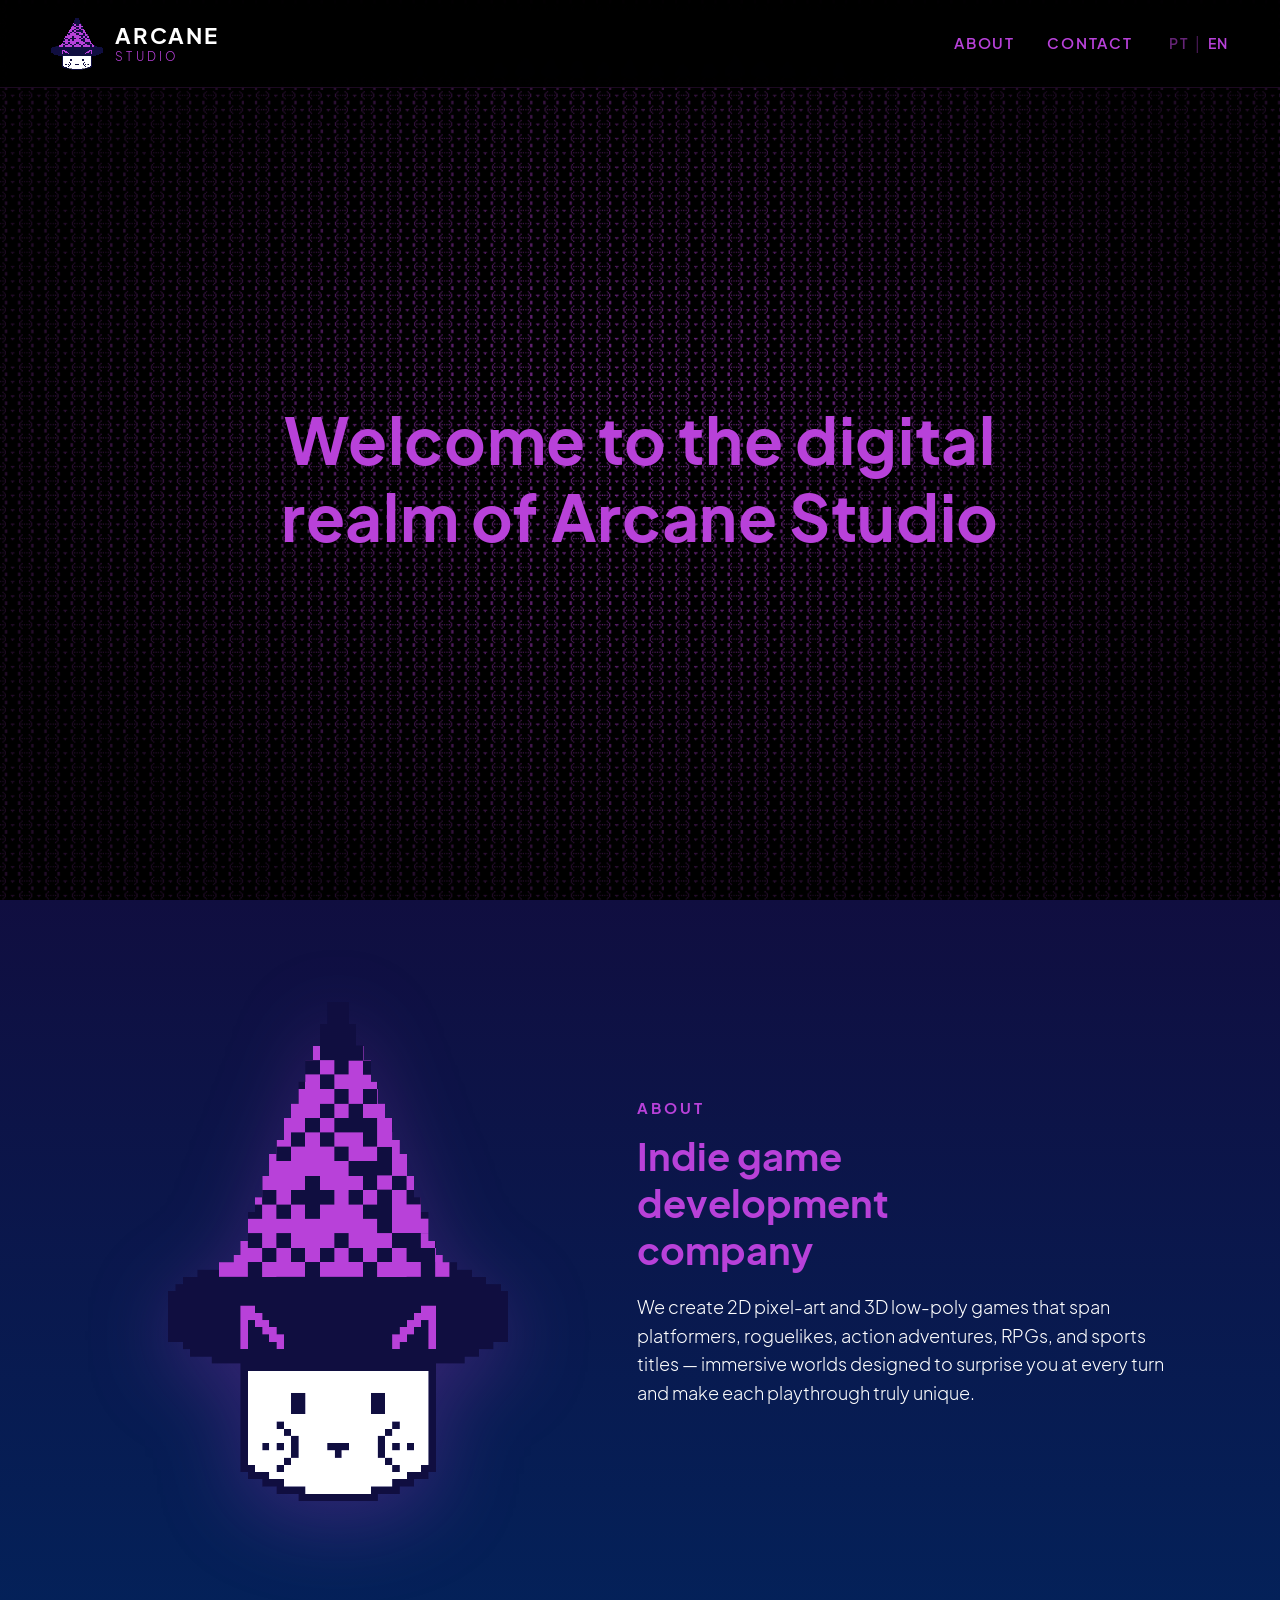
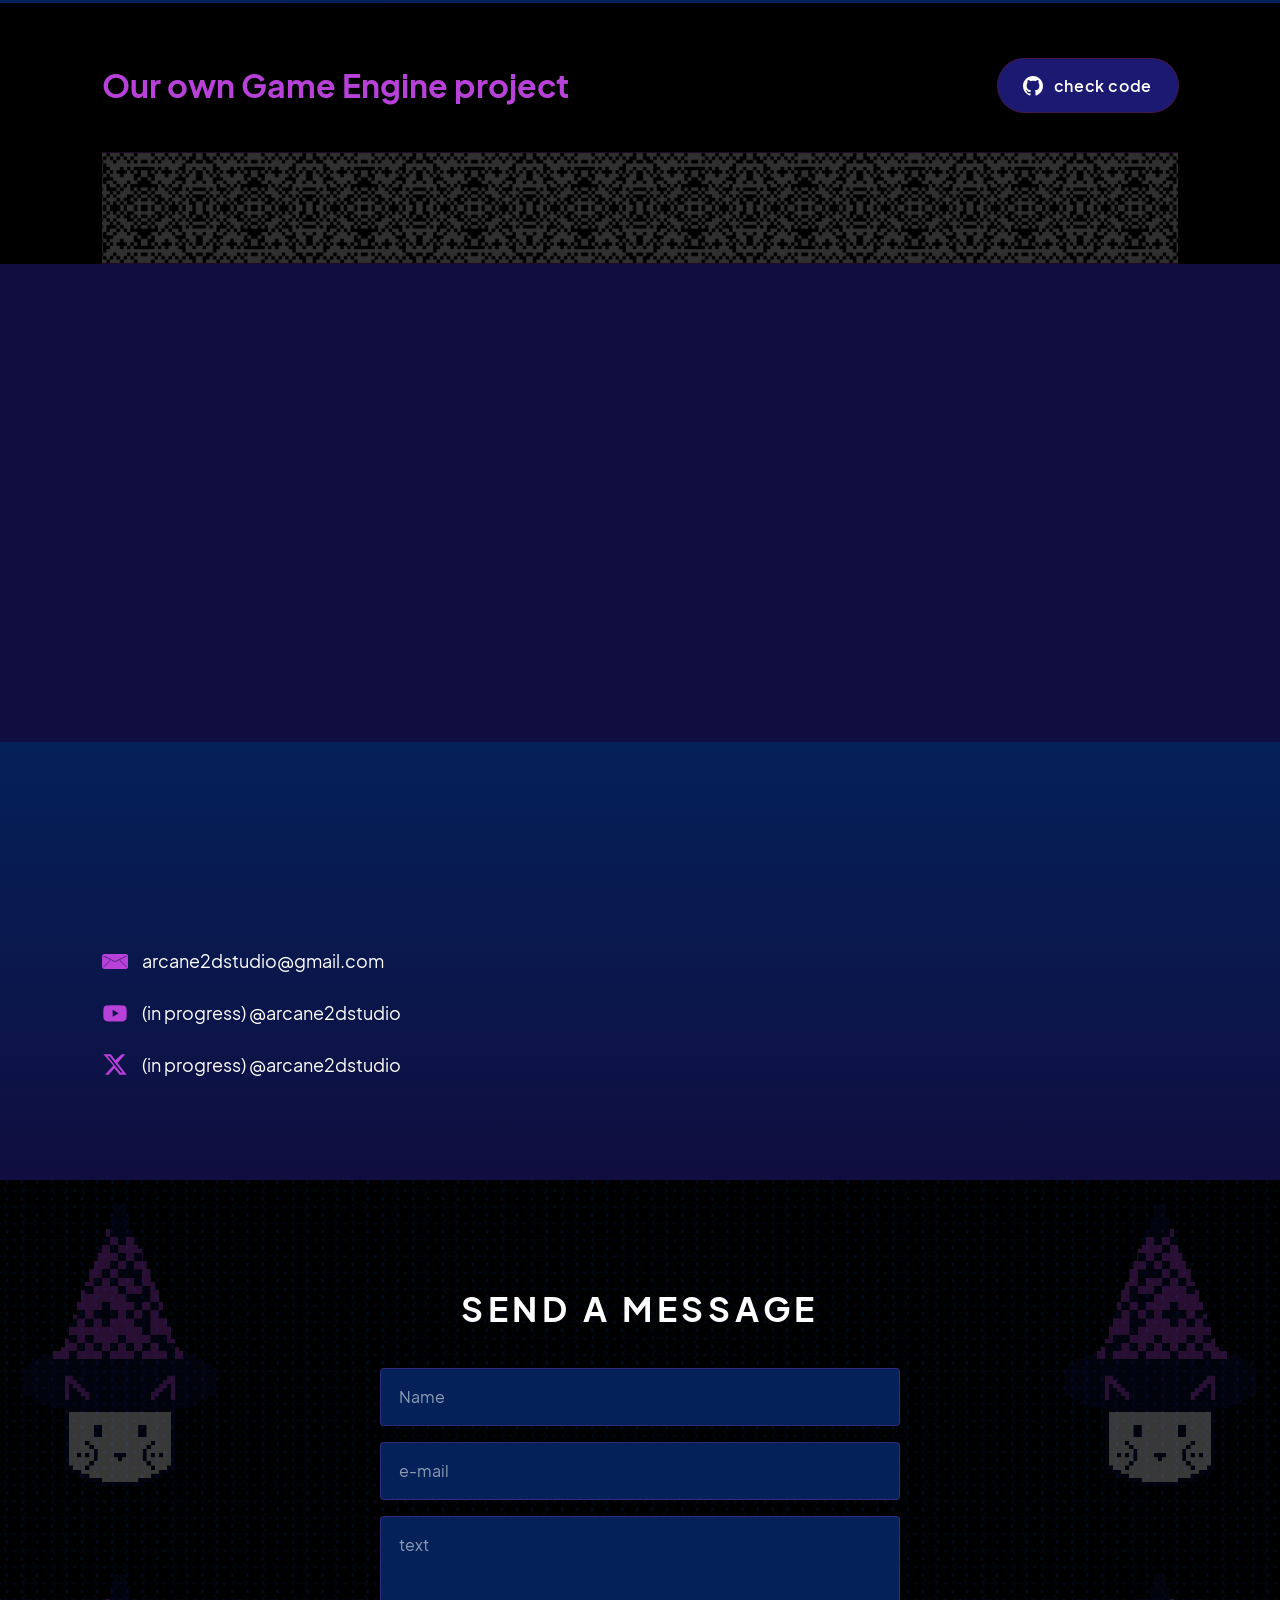
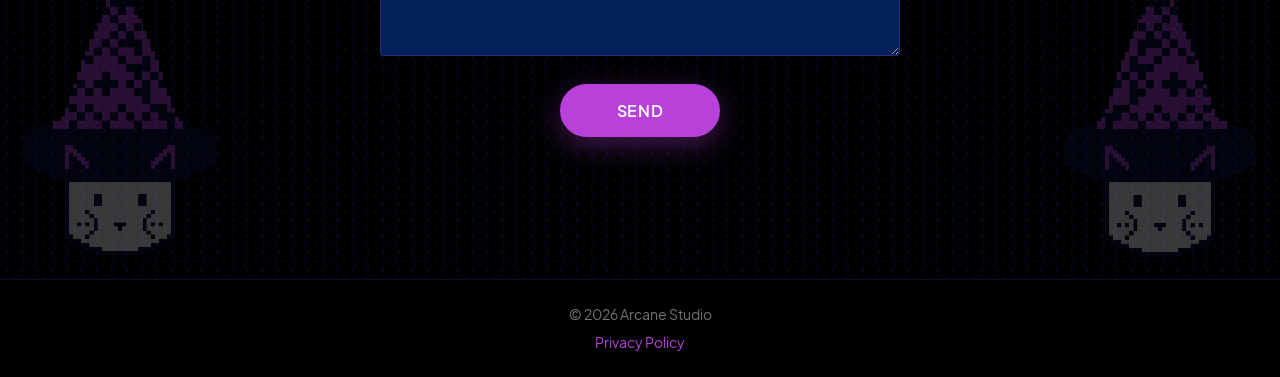
==== commit 401a867b: "add beachvr page and privacy police" ====
--- a/index.html
+++ b/index.html
@@ -191,6 +191,7 @@
 
     <footer class="site-footer">
       <p>&copy; <span id="year"></span> Arcane Studio</p>
+      <a class="privacy-link" href="/privacypolice">Privacy Policy</a>
     </footer>
 
     <style>
--- a/css/styles.css
+++ b/css/styles.css
@@ -205,6 +205,30 @@
   position: relative;
 }
 
+.work-in-progress {
+  min-height: 100vh;
+  display: grid;
+  place-items: center;
+  padding: calc(var(--header-h) + 2rem) 1.5rem 4rem;
+  background-color: var(--black);
+  background-image: url("../assets/patterns/pattern-cat-purple.png");
+  background-size: 420px auto;
+  position: relative;
+  isolation: isolate;
+}
+
+.work-in-progress::before {
+  content: "";
+  position: absolute;
+  inset: 0;
+  z-index: -1;
+  background: radial-gradient(ellipse at center, rgba(0, 0, 0, 0.35) 0%, rgba(0, 0, 0, 0.82) 75%);
+}
+
+.work-in-progress .hero-title {
+  text-align: center;
+}
+
 .hero::before {
   content: "";
   position: absolute;
@@ -582,6 +606,81 @@
   border-top: 1px solid rgba(184, 65, 217, 0.12);
 }
 
+.site-footer .privacy-link {
+  display: inline-block;
+  margin-top: 0.35rem;
+  color: var(--steel-pink);
+  transition: color 0.2s ease;
+}
+
+.site-footer .privacy-link:hover {
+  color: var(--white);
+}
+
+.privacy-page {
+  min-height: 100vh;
+  padding: calc(var(--header-h) + 3rem) 8vw 4rem;
+  background: linear-gradient(180deg, var(--russian-violet) 0%, var(--penn-blue) 100%);
+}
+
+.privacy-content {
+  max-width: 860px;
+  margin: 0 auto;
+}
+
+.privacy-content h1 {
+  color: var(--steel-pink);
+  font-size: clamp(2.2rem, 5vw, 3.5rem);
+  line-height: 1.2;
+  margin-bottom: 0.4rem;
+}
+
+.privacy-content .last-updated {
+  color: rgba(255, 255, 255, 0.7);
+  margin-bottom: 2.25rem;
+}
+
+.privacy-content section {
+  margin-top: 2rem;
+}
+
+.privacy-content h2 {
+  color: var(--steel-pink);
+  font-size: clamp(1.25rem, 2.5vw, 1.6rem);
+  line-height: 1.3;
+  margin-bottom: 0.65rem;
+}
+
+.privacy-content p,
+.privacy-content li {
+  color: rgba(255, 255, 255, 0.9);
+  font-size: 1rem;
+  font-weight: 300;
+}
+
+.privacy-content p + p {
+  margin-top: 0.8rem;
+}
+
+.privacy-content ul {
+  padding-left: 1.4rem;
+  margin-top: 0.6rem;
+}
+
+.privacy-content li + li {
+  margin-top: 0.3rem;
+}
+
+.privacy-content a {
+  color: var(--steel-pink);
+  text-decoration: underline;
+  text-underline-offset: 0.2em;
+}
+
+.privacy-content a:hover {
+  color: var(--white);
+}
+
 .reveal {
   opacity: 0;
   transform: translateY(24px);
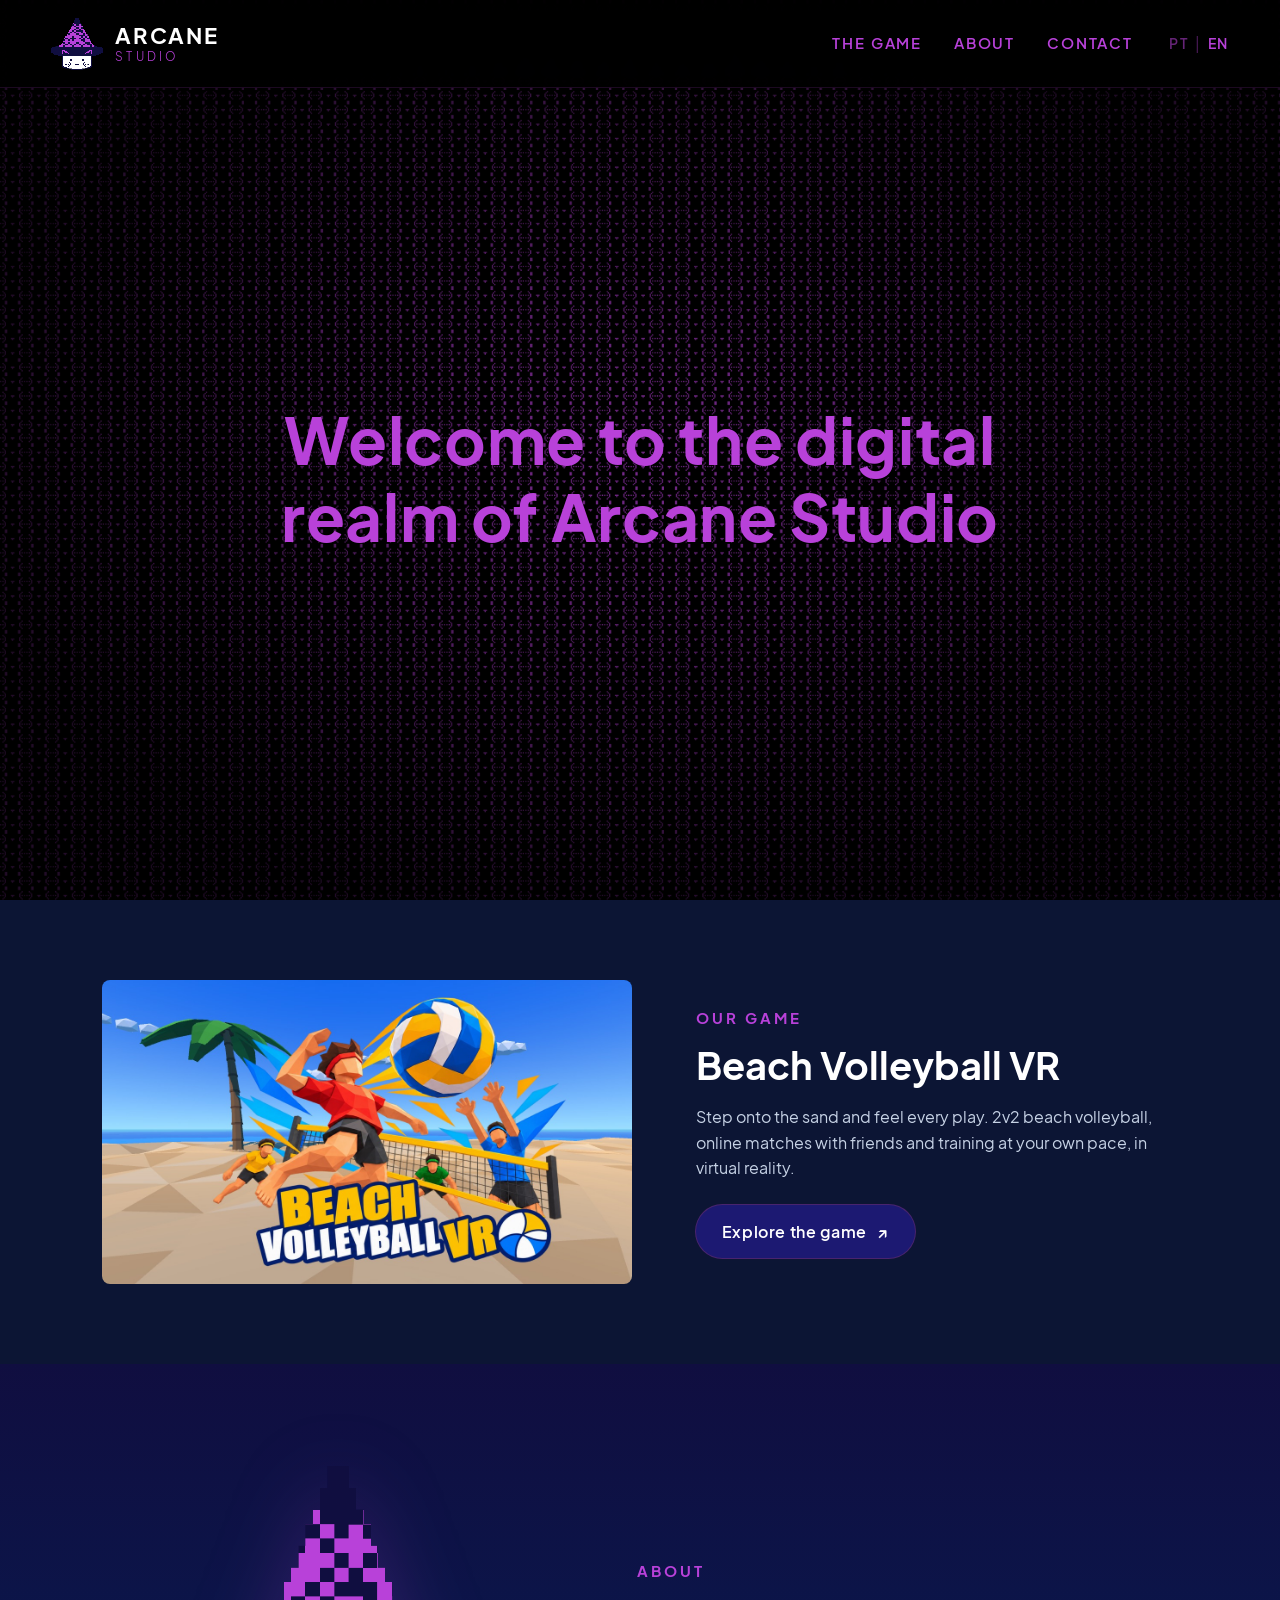
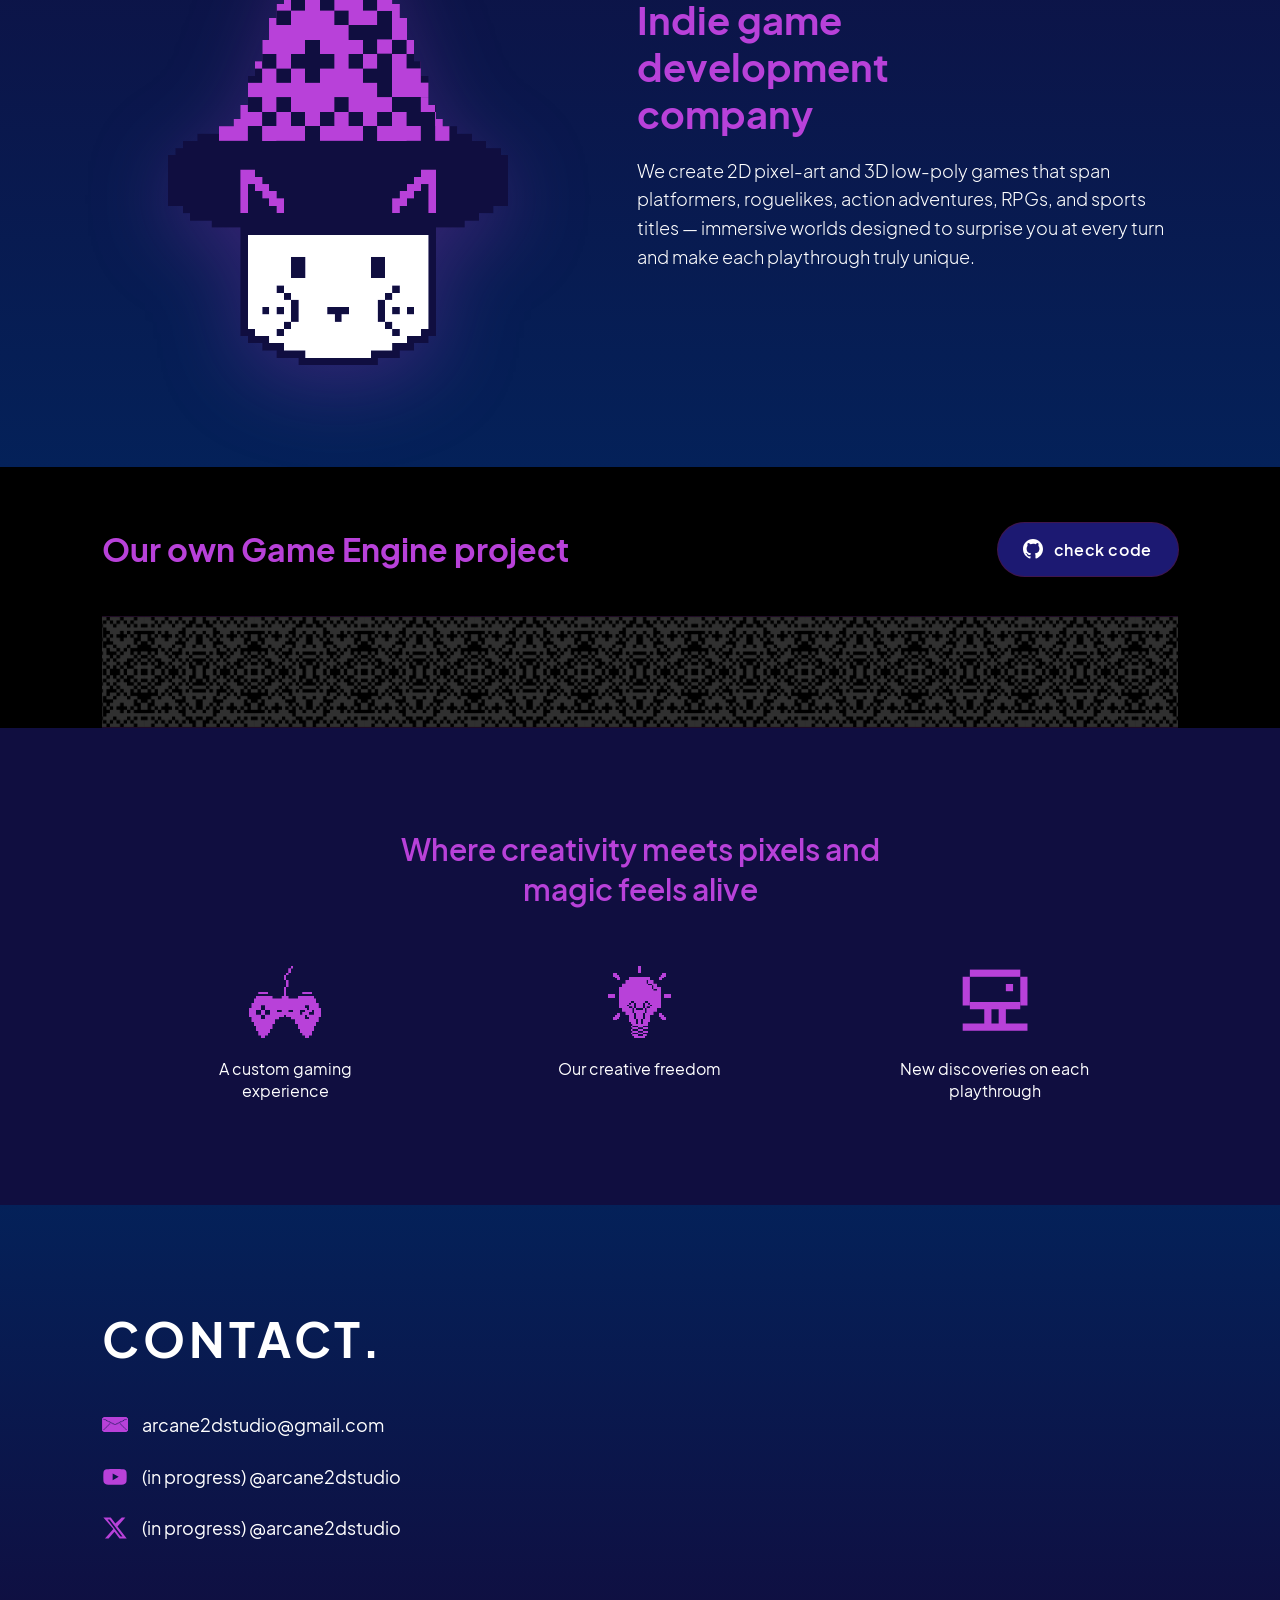
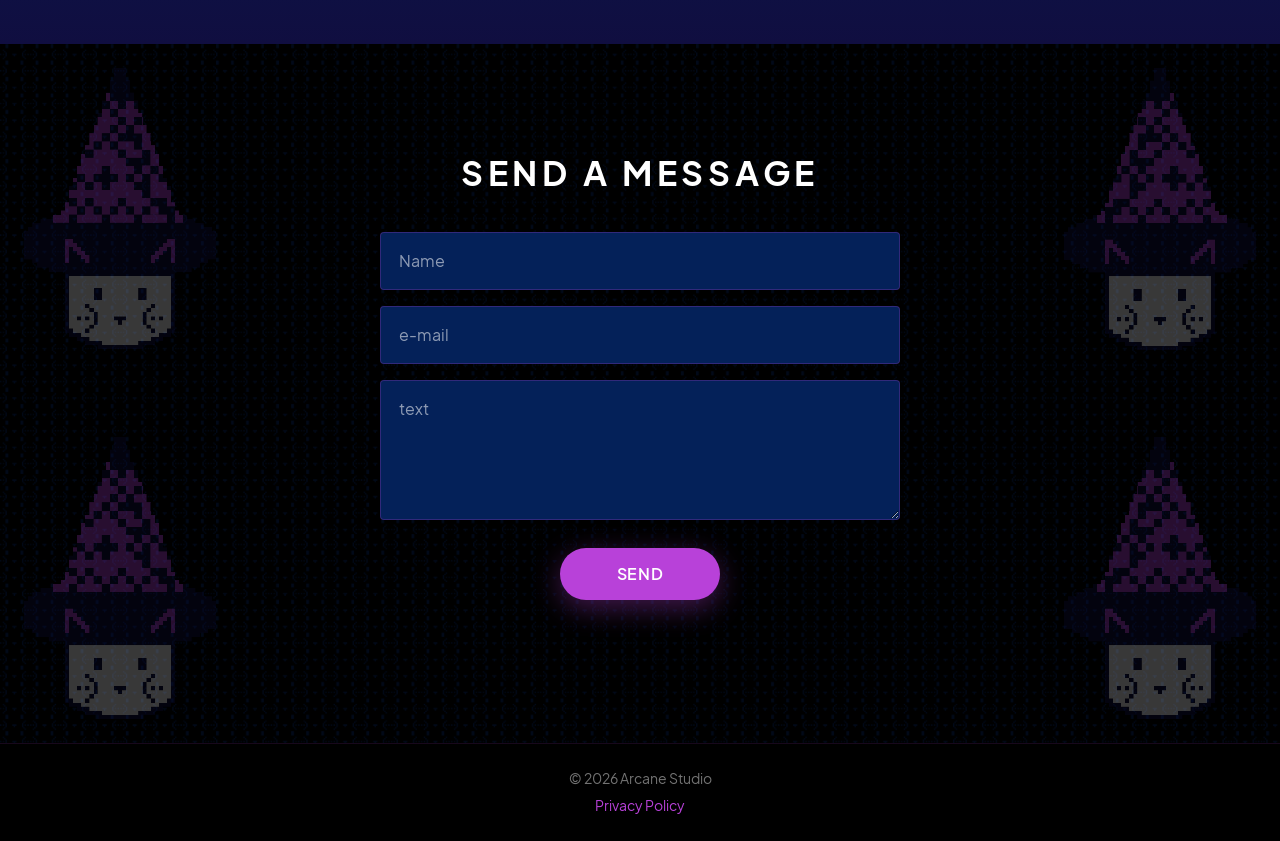
==== commit 423fdd02: "update beach volleyball vr page" ====
--- a/index.html
+++ b/index.html
@@ -9,6 +9,34 @@
       content="Arcane Studio — estúdio indie de desenvolvimento de jogos criando mundos em pixel art 2D."
     />
     <title>Arcane Studio</title>
+    <link rel="canonical" href="https://arcanestudio.dev.br/" />
+    <meta name="robots" content="index, follow, max-image-preview:large" />
+    <meta property="og:title" content="Arcane Studio" />
+    <meta property="og:type" content="website" />
+    <meta property="og:url" content="https://arcanestudio.dev.br/" />
+    <meta property="og:site_name" content="Arcane Studio" />
+    <meta property="og:image" content="https://arcanestudio.dev.br/assets/logos/symbol-official.png" />
+    <script type="application/ld+json">
+      {
+        "@context": "https://schema.org",
+        "@graph": [
+          {
+            "@type": "Organization",
+            "@id": "https://arcanestudio.dev.br/#organization",
+            "name": "Arcane Studio",
+            "url": "https://arcanestudio.dev.br/",
+            "logo": "https://arcanestudio.dev.br/assets/logos/symbol-official.png"
+          },
+          {
+            "@type": "WebSite",
+            "@id": "https://arcanestudio.dev.br/#website",
+            "name": "Arcane Studio",
+            "url": "https://arcanestudio.dev.br/",
+            "publisher": { "@id": "https://arcanestudio.dev.br/#organization" }
+          }
+        ]
+      }
+    </script>
     <link rel="icon" type="image/png" href="assets/logos/symbol-official.png" />
     <link rel="stylesheet" href="css/styles.css" />
   </head>
@@ -22,6 +50,7 @@
         </span>
       </a>
       <nav class="nav" data-i18n-aria="nav_primary" aria-label="Principal">
+        <a href="beachvolleyballvr/" data-i18n="nav_game">O JOGO</a>
         <a href="#about" data-i18n="nav_about">SOBRE</a>
         <a href="#contact" data-i18n="nav_contact">CONTATO</a>
         <div class="lang-switch" data-i18n-aria="lang_switch" role="group" aria-label="Idioma">
@@ -36,6 +65,18 @@
       <section class="hero" data-i18n-aria="hero_label" aria-label="Boas-vindas">
         <div class="hero-content">
           <h1 class="hero-title" data-i18n="hero_title">Bem-vindo ao reino digital da Arcane Studio</h1>
+        </div>
+      </section>
+
+      <section class="studio-game" aria-labelledby="studio-game-title">
+        <a class="studio-game-art" href="beachvolleyballvr/" aria-labelledby="studio-game-title">
+          <img src="assets/beachvolleyballvr/store-main.jpg" width="1232" height="706" alt="Beach Volleyball VR" loading="lazy" />
+        </a>
+        <div>
+          <p class="about-label" data-i18n="game_label">NOSSO JOGO</p>
+          <h2 id="studio-game-title">Beach Volleyball VR</h2>
+          <p data-i18n="game_intro">Entre na areia e sinta cada jogada. Vôlei de praia 2v2, partidas online com amigos e treinos no seu ritmo, em realidade virtual.</p>
+          <a class="btn btn-engine" href="beachvolleyballvr/"><span data-i18n="game_cta">Conheça o jogo</span><span aria-hidden="true">↗</span></a>
         </div>
       </section>
 
@@ -195,6 +236,14 @@
     </footer>
 
     <style>
+      .studio-game { display: grid; grid-template-columns: 1.1fr 1fr; align-items: center; gap: 5vw; padding: 5rem 8vw; background: #0c1534; }
+      .studio-game-art { display: block; overflow: hidden; border-radius: 8px; }
+      .studio-game-art img { width: 100%; transition: transform .3s; }
+      .studio-game-art:hover img { transform: scale(1.03); }
+      .studio-game h2 { font-size: clamp(1.7rem, 3vw, 2.7rem); line-height: 1.2; margin-bottom: 1rem; }
+      .studio-game p:not(.about-label) { color: #c6d2e5; margin-bottom: 1.5rem; max-width: 44ch; }
+      @media (max-width: 760px) { .studio-game { grid-template-columns: 1fr; padding-block: 3.5rem; gap: 2rem; } }
+      @media (max-width: 560px) { .site-header .nav { gap: .7rem; } .site-header .nav a { font-size: .64rem; letter-spacing: .04em; } .site-header .logo { gap: .4rem; } .site-header .logo img { width: 2rem; height: 2rem; } .site-header .logo-text .brand { font-size: .9rem; } .site-header .logo-text .studio { font-size: .57rem; } .site-header .lang-btn { font-size: .7rem; } .site-header .lang-switch { gap: .25rem; margin-left: 0; } }
       .visually-hidden {
         position: absolute;
         width: 1px;
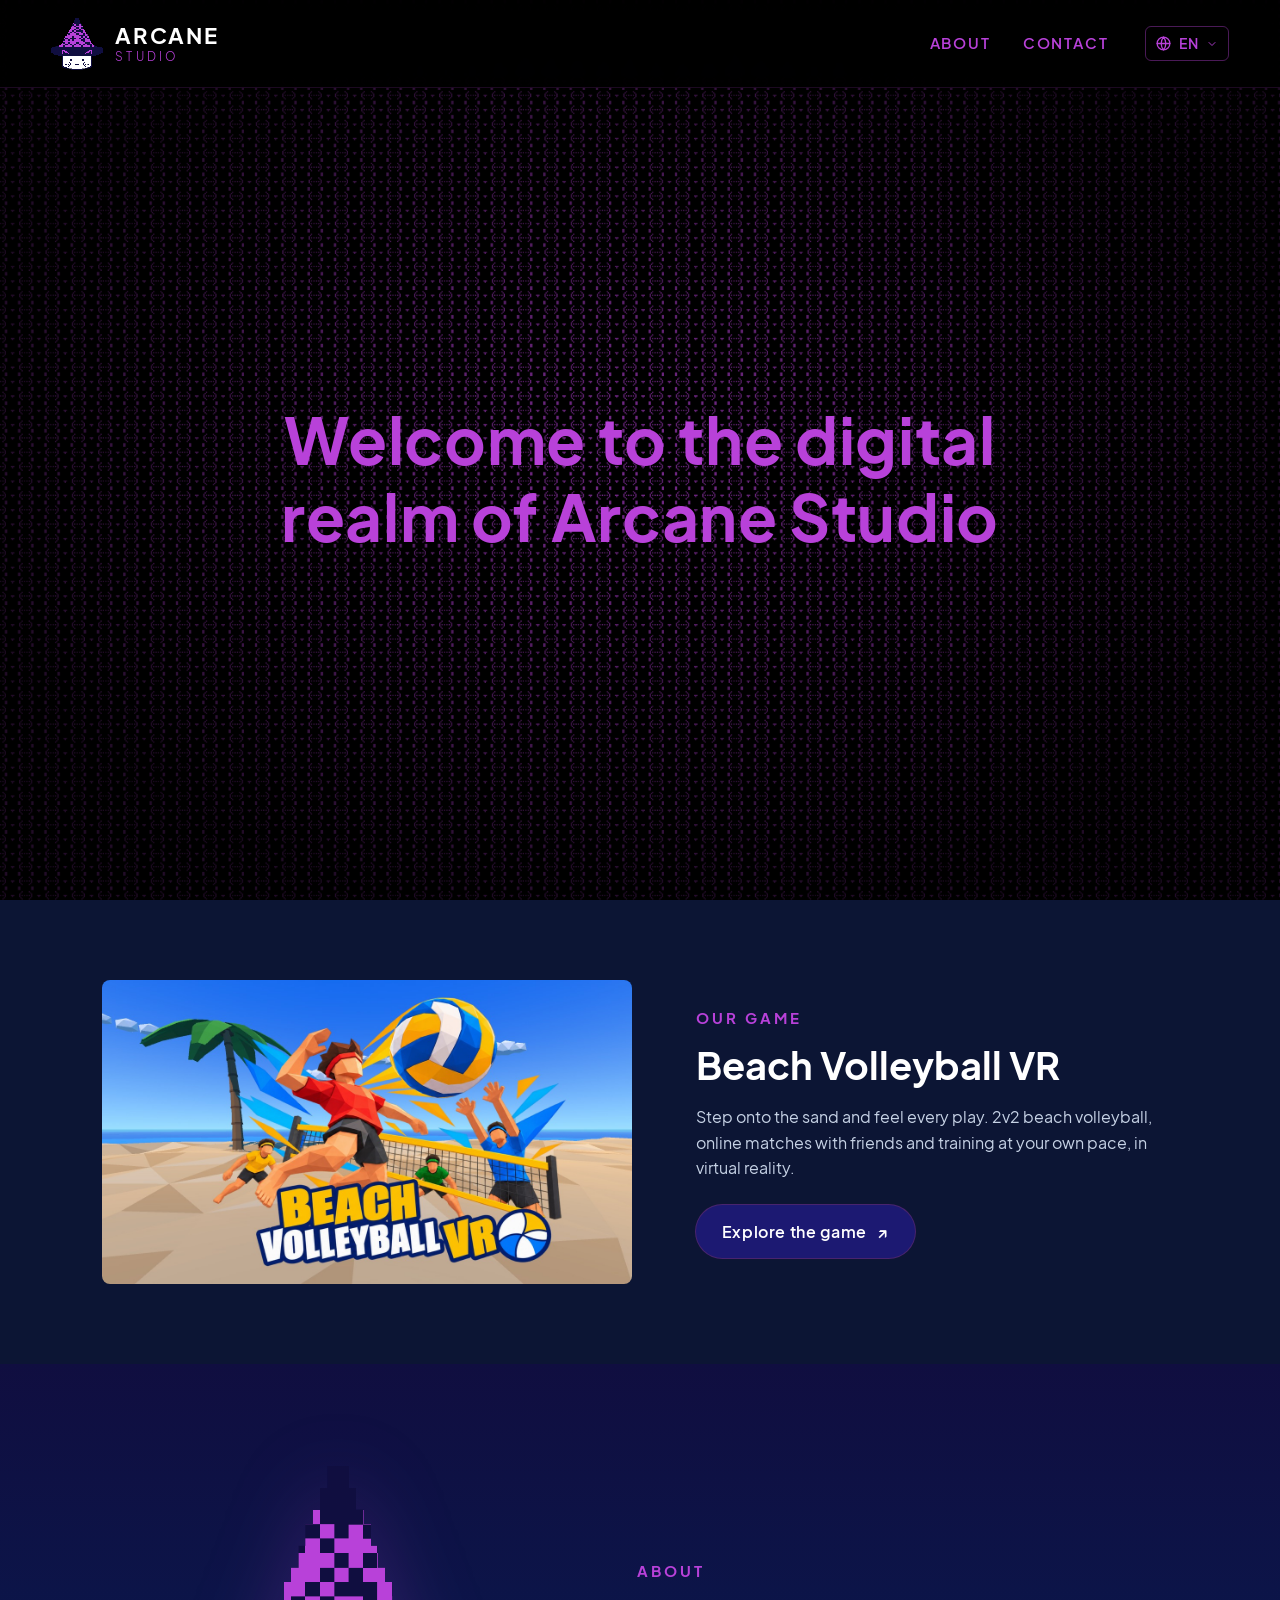
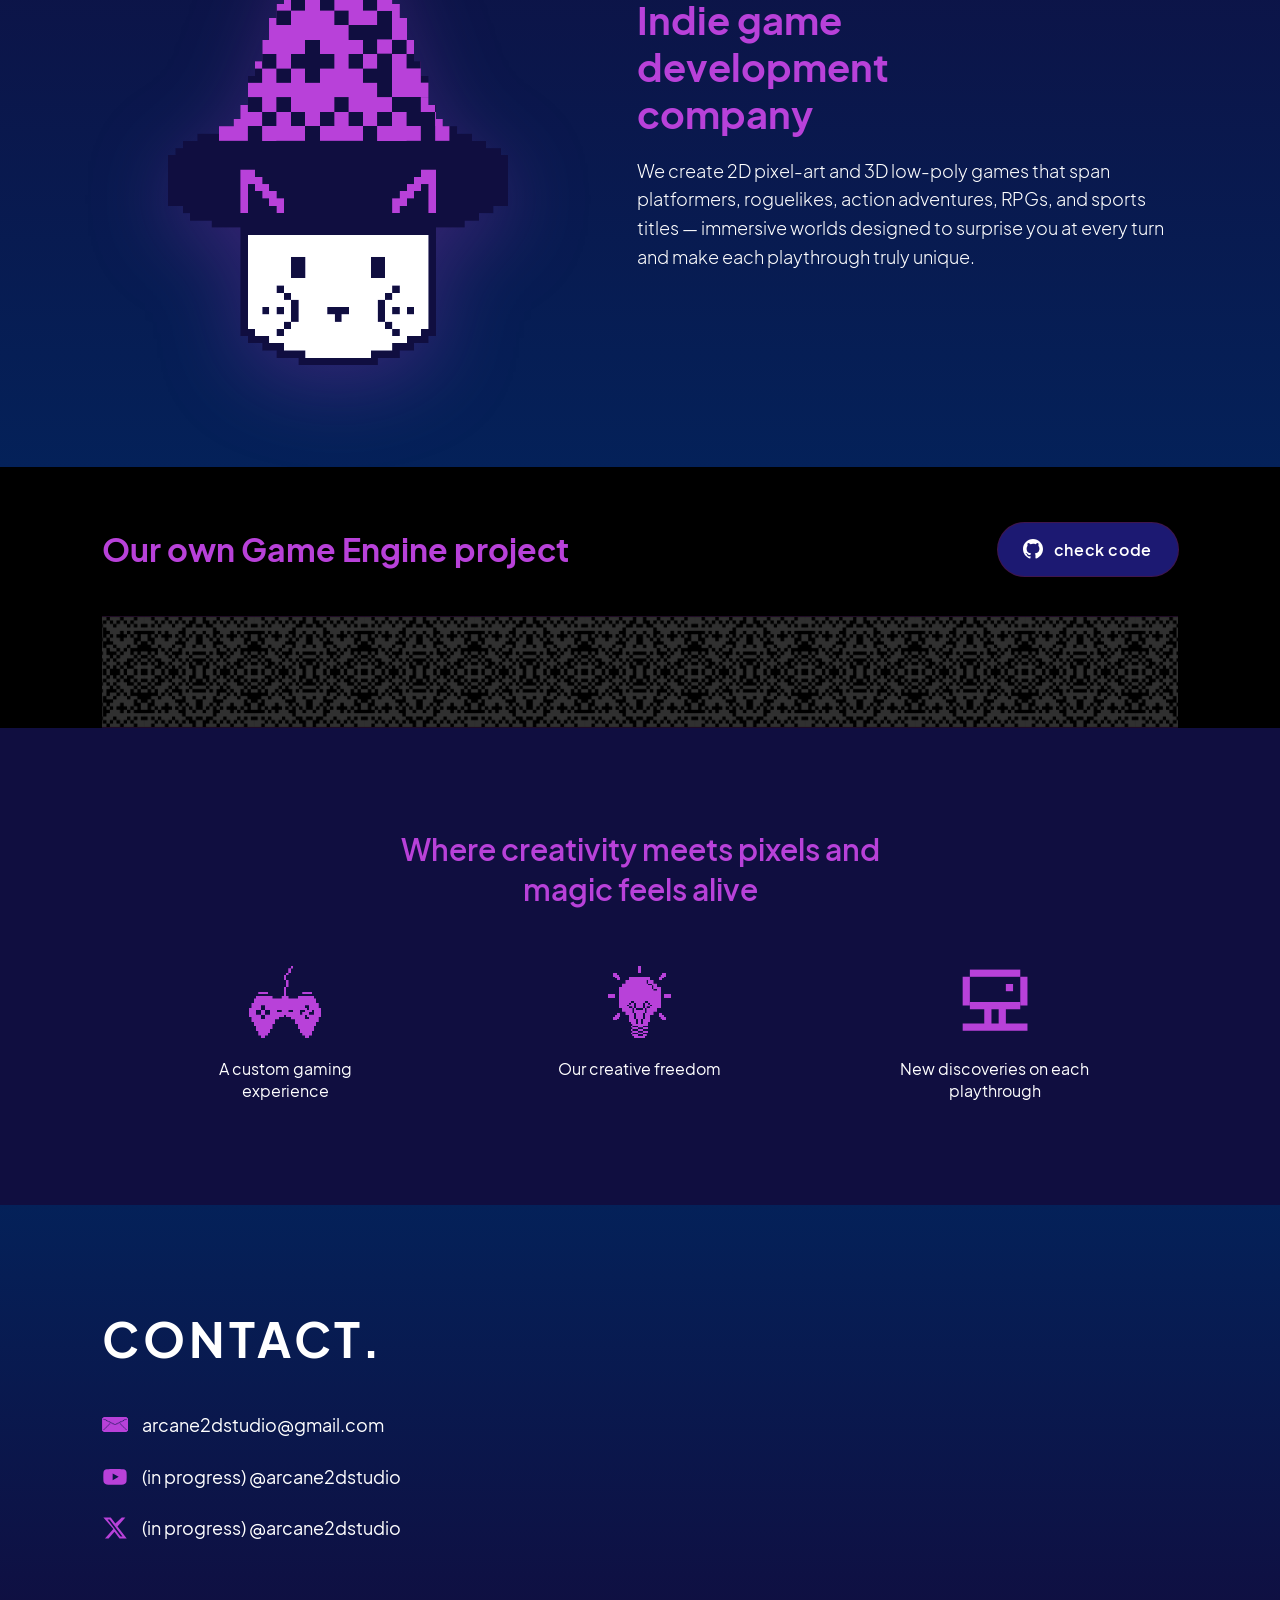
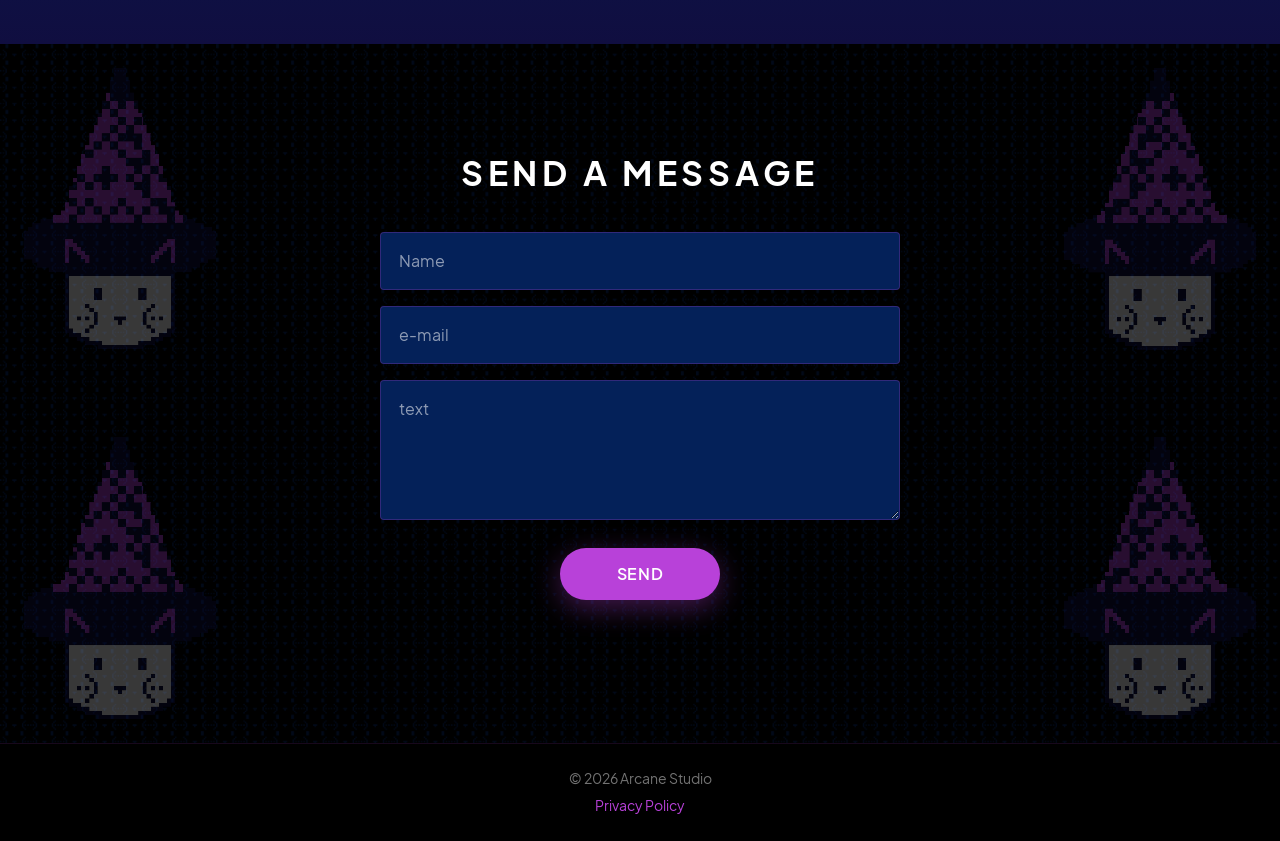
==== commit 9967f76a: "add various translations to the website" ====
--- a/index.html
+++ b/index.html
@@ -50,13 +50,16 @@
         </span>
       </a>
       <nav class="nav" data-i18n-aria="nav_primary" aria-label="Principal">
-        <a href="beachvolleyballvr/" data-i18n="nav_game">O JOGO</a>
         <a href="#about" data-i18n="nav_about">SOBRE</a>
         <a href="#contact" data-i18n="nav_contact">CONTATO</a>
-        <div class="lang-switch" data-i18n-aria="lang_switch" role="group" aria-label="Idioma">
-          <button type="button" class="lang-btn is-active" data-lang="pt" aria-pressed="true">PT</button>
-          <span class="lang-sep" aria-hidden="true">|</span>
-          <button type="button" class="lang-btn" data-lang="en" aria-pressed="false">EN</button>
+        <div class="lang-menu">
+          <button type="button" class="lang-toggle" aria-expanded="false" aria-controls="lang-list">
+            <svg class="lang-globe" viewBox="0 0 24 24" width="17" height="17" aria-hidden="true"><circle cx="12" cy="12" r="9" /><path d="M3 12h18M12 3a14 14 0 0 1 0 18M12 3a14 14 0 0 0 0 18" /></svg>
+            <span class="visually-hidden" data-i18n="lang_switch">Idioma</span>
+            <span class="lang-current">PT</span>
+            <svg class="lang-chevron" viewBox="0 0 24 24" width="12" height="12" aria-hidden="true"><path d="m6 9 6 6 6-6" /></svg>
+          </button>
+          <ul class="lang-list" id="lang-list" hidden></ul>
         </div>
       </nav>
     </header>
@@ -232,7 +235,7 @@
 
     <footer class="site-footer">
       <p>&copy; <span id="year"></span> Arcane Studio</p>
-      <a class="privacy-link" href="/privacypolice">Privacy Policy</a>
+      <a class="privacy-link" href="/privacypolice" data-i18n="privacy">Política de privacidade</a>
     </footer>
 
     <style>
@@ -243,18 +246,7 @@
       .studio-game h2 { font-size: clamp(1.7rem, 3vw, 2.7rem); line-height: 1.2; margin-bottom: 1rem; }
       .studio-game p:not(.about-label) { color: #c6d2e5; margin-bottom: 1.5rem; max-width: 44ch; }
       @media (max-width: 760px) { .studio-game { grid-template-columns: 1fr; padding-block: 3.5rem; gap: 2rem; } }
-      @media (max-width: 560px) { .site-header .nav { gap: .7rem; } .site-header .nav a { font-size: .64rem; letter-spacing: .04em; } .site-header .logo { gap: .4rem; } .site-header .logo img { width: 2rem; height: 2rem; } .site-header .logo-text .brand { font-size: .9rem; } .site-header .logo-text .studio { font-size: .57rem; } .site-header .lang-btn { font-size: .7rem; } .site-header .lang-switch { gap: .25rem; margin-left: 0; } }
-      .visually-hidden {
-        position: absolute;
-        width: 1px;
-        height: 1px;
-        padding: 0;
-        margin: -1px;
-        overflow: hidden;
-        clip: rect(0, 0, 0, 0);
-        white-space: nowrap;
-        border: 0;
-      }
+      @media (max-width: 560px) { .site-header .nav { gap: .7rem; } .site-header .nav a { font-size: .64rem; letter-spacing: .04em; } .site-header .logo { gap: .4rem; } .site-header .logo img { width: 2rem; height: 2rem; } .site-header .logo-text .brand { font-size: .9rem; } .site-header .logo-text .studio { font-size: .57rem; } .site-header .lang-toggle { font-size: .66rem; } }
     </style>
     <script type="module" src="js/main.js"></script>
   </body>
--- a/css/styles.css
+++ b/css/styles.css
@@ -145,6 +145,7 @@
 
 .nav {
   display: flex;
+  align-items: center;
   gap: 2rem;
 }
 
@@ -161,36 +162,130 @@
   text-shadow: 0 0 18px rgba(184, 65, 217, 0.55);
 }
 
-.lang-switch {
+.lang-menu {
+  position: relative;
   display: inline-flex;
-  align-items: center;
-  gap: 0.45rem;
   margin-left: 0.25rem;
 }
 
-.lang-sep {
-  color: rgba(184, 65, 217, 0.45);
-  font-weight: 300;
-  user-select: none;
-}
-
-.lang-btn {
-  color: rgba(184, 65, 217, 0.55);
+.lang-toggle {
+  display: inline-flex;
+  align-items: center;
+  gap: 0.4rem;
+  padding: 0.35rem 0.6rem;
+  border: 1px solid rgba(184, 65, 217, 0.4);
+  border-radius: 6px;
+  color: var(--steel-pink);
   font-weight: 600;
   font-size: 0.85rem;
   letter-spacing: 0.12em;
+  white-space: nowrap;
   cursor: pointer;
+  transition: color 0.25s ease, border-color 0.25s ease, box-shadow 0.25s ease;
+}
+
+.lang-toggle:hover,
+.lang-toggle[aria-expanded="true"] {
+  color: var(--white);
+  border-color: var(--steel-pink);
+  box-shadow: 0 0 18px rgba(184, 65, 217, 0.35);
+}
+
+.lang-toggle:focus-visible,
+.lang-option:focus-visible {
+  outline: 2px solid var(--steel-pink);
+  outline-offset: 2px;
+}
+
+.lang-toggle svg {
+  flex: none;
+  fill: none;
+  stroke: currentColor;
+  stroke-width: 1.8;
+  stroke-linecap: round;
+  stroke-linejoin: round;
+}
+
+.lang-toggle[aria-expanded="true"] .lang-chevron {
+  transform: rotate(180deg);
+}
+
+.lang-list {
+  position: absolute;
+  top: calc(100% + 0.5rem);
+  right: 0;
+  z-index: 110;
+  min-width: 10.5rem;
+  padding: 0.35rem;
+  list-style: none;
+  background: var(--russian-violet);
+  border: 1px solid rgba(184, 65, 217, 0.45);
+  border-radius: 8px;
+  box-shadow: 0 12px 32px rgba(0, 0, 0, 0.55), 0 0 24px rgba(184, 65, 217, 0.18);
+}
+
+.lang-list[hidden] {
+  display: none;
+}
+
+.lang-option {
+  display: flex;
+  align-items: center;
+  justify-content: space-between;
+  gap: 1rem;
+  width: 100%;
+  padding: 0.55rem 0.75rem;
+  border-radius: 5px;
+  color: rgba(255, 255, 255, 0.82);
+  font-size: 0.92rem;
+  text-align: left;
+  cursor: pointer;
+  transition: background 0.2s ease, color 0.2s ease;
+}
+
+.lang-option:hover,
+.lang-option:focus-visible {
+  background: rgba(184, 65, 217, 0.18);
+  color: var(--white);
+}
+
+.lang-option.is-active {
+  color: var(--steel-pink);
+  font-weight: 600;
+}
+
+.lang-option.is-active::after {
+  content: "✓";
+}
+
+.visually-hidden {
+  position: absolute;
+  width: 1px;
+  height: 1px;
   padding: 0;
-  transition: color 0.25s ease, text-shadow 0.25s ease;
-}
-
-.lang-btn:hover {
-  color: var(--white);
-  text-shadow: 0 0 18px rgba(184, 65, 217, 0.55);
-}
-
-.lang-btn.is-active {
-  color: var(--steel-pink);
+  margin: -1px;
+  overflow: hidden;
+  clip: rect(0, 0, 0, 0);
+  white-space: nowrap;
+  border: 0;
+}
+
+/* Pitagon Sans has no CJK glyphs, so Japanese and Chinese fall back to system fonts. */
+:lang(ja) {
+  font-family: "Pitagon Sans", "Hiragino Sans", "Hiragino Kaku Gothic ProN", "Yu Gothic", "Meiryo", "Noto Sans JP", sans-serif;
+}
+
+:lang(zh) {
+  font-family: "Pitagon Sans", "PingFang SC", "Microsoft YaHei", "Noto Sans SC", "Noto Sans CJK SC", sans-serif;
+}
+
+/* Keep Japanese headings from breaking inside words where the browser supports phrase detection. */
+:lang(ja) :is(h1, h2, h3, .hero-tagline) {
+  word-break: auto-phrase;
+}
+
+html:is(:lang(ja), :lang(zh)) :is(.nav a, main :is(h1, h2, h3, p, span, summary, a, button), .site-footer :is(p, a)) {
+  letter-spacing: 0.02em;
 }
 
 .hero {
@@ -745,6 +840,21 @@
     font-size: 0.8rem;
   }
 
+  .lang-toggle {
+    gap: 0.3rem;
+    padding: 0.3rem 0.45rem;
+    font-size: 0.72rem;
+    letter-spacing: 0.06em;
+  }
+
+  .lang-toggle .lang-globe {
+    display: none;
+  }
+
+  .lang-menu {
+    margin-left: 0;
+  }
+
   .hero-content {
     max-width: min(900px, 92vw);
   }
